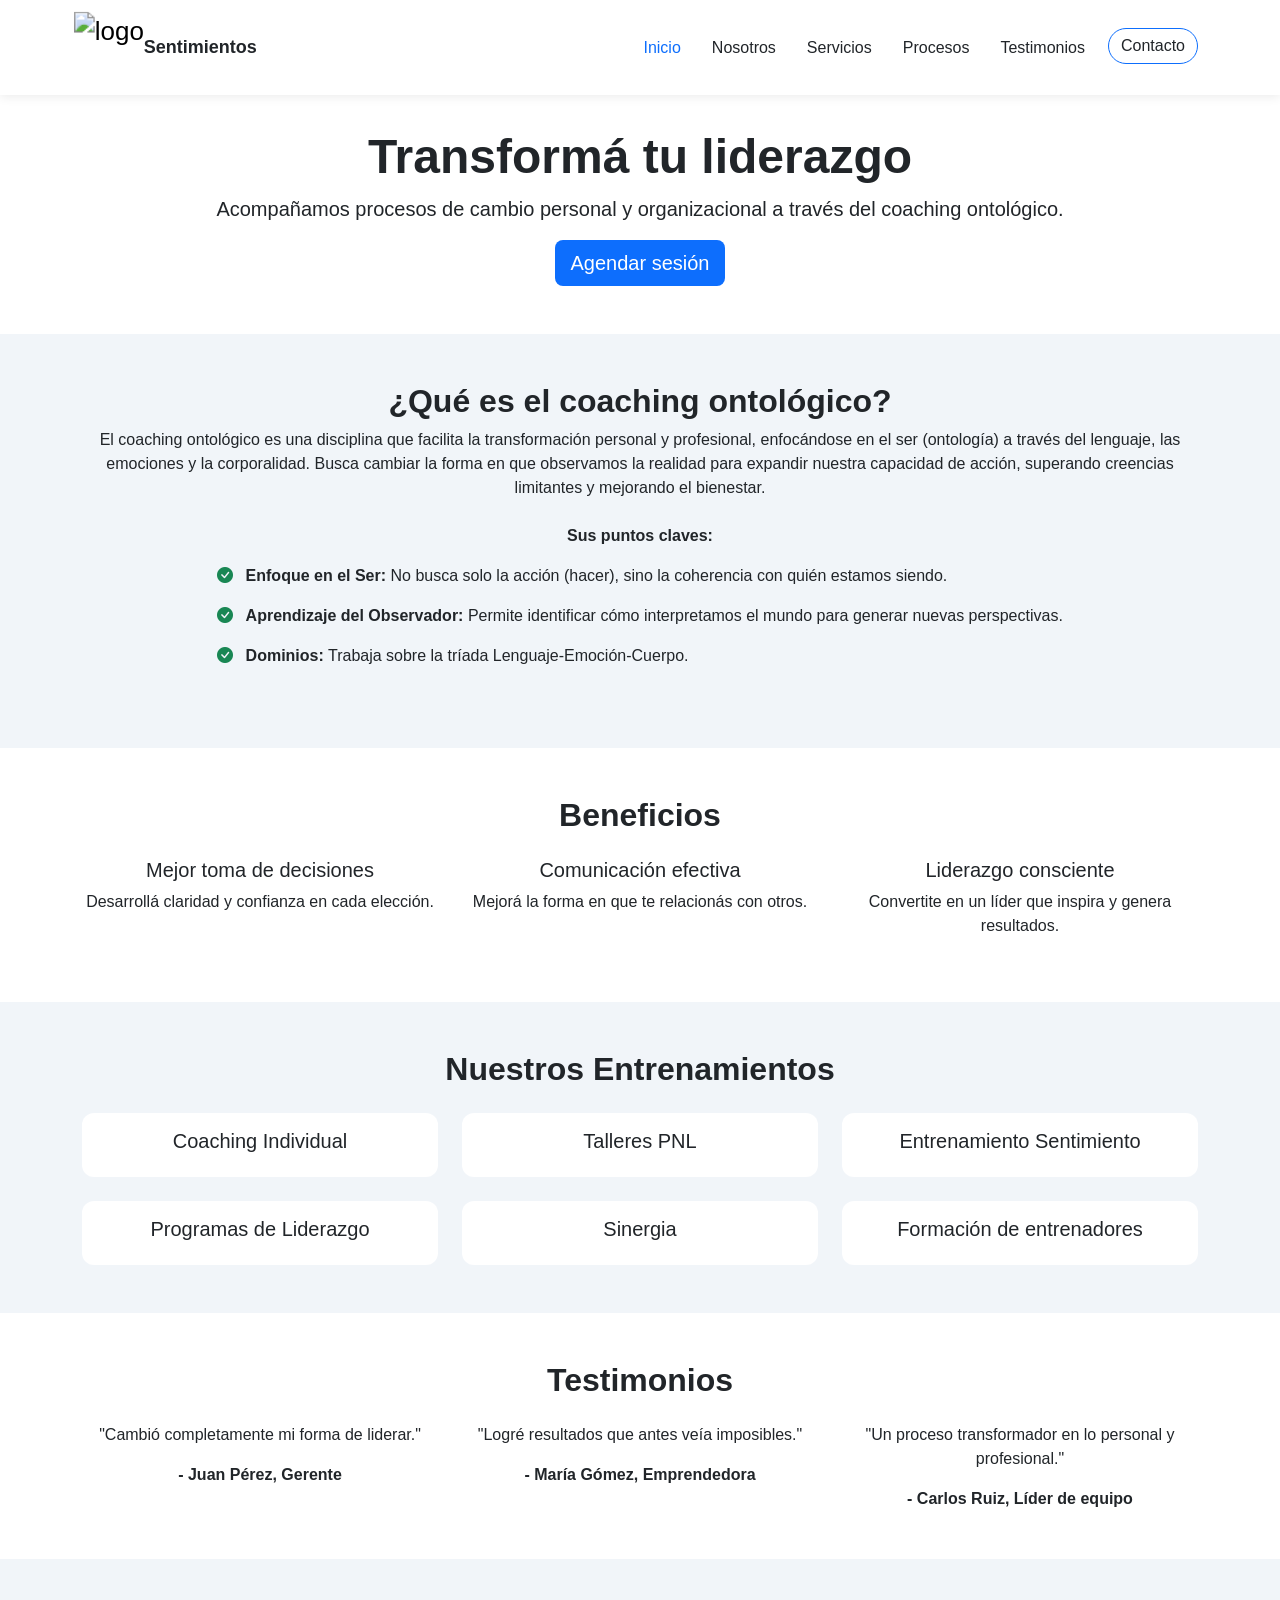
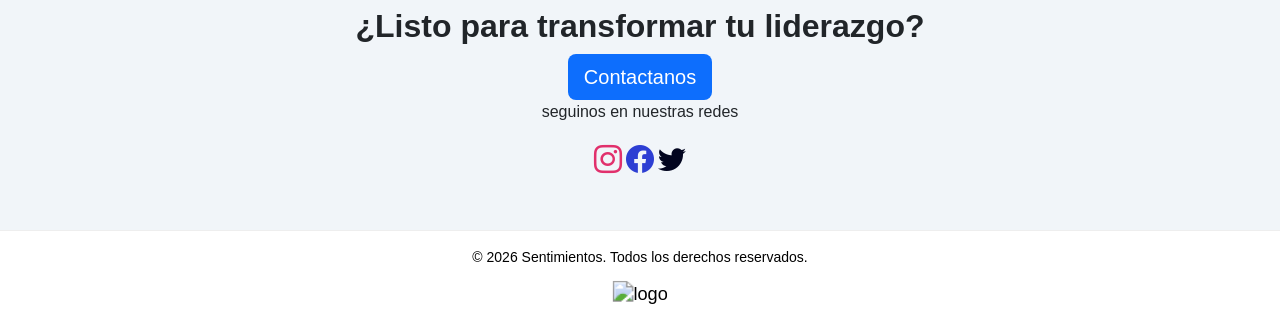
==== index.html @ 36a8fb2a "Primer commit: Inicio del proyecto, esquema más estilos" ====
<!DOCTYPE html>
<html lang="es">
<head>
    <meta charset="UTF-8">
    <meta name="viewport" content="width=device-width, initial-scale=1.0">
    <link rel="icon" type="image/png" href="img/logo1.png">
    
    <!-- SEO -->
    <title>Sentimientos</title>
    <meta name="description" content="Desarrollamos líderes a través de coaching ontológico, mejorando resultados personales y organizacionales.">
    
    <!-- Bootstrap -->
    <link href="https://cdn.jsdelivr.net/npm/bootstrap@5.3.0/dist/css/bootstrap.min.css" rel="stylesheet">
    <link href="https://cdn.jsdelivr.net/npm/bootstrap-icons/font/bootstrap-icons.css" rel="stylesheet">
    <!-- CSS propio -->
    <link rel="stylesheet" href="css/style.css">
    <link rel="stylesheet" href="css/cardstyle.css">
</head>

<body>

<!-- NAVBAR -->
<header>
<nav class="navbar navbar-expand-lg navbar-light bg-white fixed-top custom-navbar">
    <div class="container">

        <!-- LOGO + MARCA -->
        <a class="navbar-brand d-flex align-items-center" href="#">
            <img src="img/logo1.png" alt="logo" class="logo">
            <span class="brand-text">Sentimientos</span>
        </a>

        <!-- BOTÓN MOBILE -->
        <button class="navbar-toggler" type="button" data-bs-toggle="collapse" data-bs-target="#navbarNav">
            <span class="navbar-toggler-icon"></span>
        </button>

        <!-- LINKS -->
        <div class="collapse navbar-collapse" id="navbarNav">
            <ul class="navbar-nav ms-auto">

                <li class="nav-item">
                    <a class="nav-link active" href="#">Inicio</a>
                </li>

                <li class="nav-item">
                    <a class="nav-link" href="pages/nosotros.html">Nosotros</a>
                </li>

                <li class="nav-item">
                    <a class="nav-link" href="pages/servicios.html">Servicios</a>
                </li>

                <li class="nav-item">
                    <a class="nav-link" href="pages/procesos.html">Procesos</a>
                </li>

                <li class="nav-item">
                    <a class="nav-link" href="pages/testimonios.html">Testimonios</a>
                </li>

                <li class="nav-item">
                    <a class="nav-link btn-contacto" href="pages/contacto.html">Contacto</a>
                </li>

            </ul>
        </div>
    </div>
</nav>
</header>

<!-- HERO -->
<section class="bg-white text-center py-5">
    <div class="container">
        <h1 class="display-5 fw-bold">Transformá tu liderazgo</h1>
        <p class="lead">Acompañamos procesos de cambio personal y organizacional a través del coaching ontológico.</p>
        <a href="pages/contacto.html" class="btn btn-primary btn-lg">Agendar sesión</a>
    </div>
</section>

<!-- SOBRE EL COACHING -->
<section class="py-5">
    <div class="container text-center">
        <h2>¿Qué es el coaching ontológico?</h2>
        <p>
            El coaching ontológico es una disciplina que facilita la transformación personal y 
            profesional, enfocándose en el ser (ontología) a través del lenguaje, 
            las emociones y la corporalidad. Busca cambiar la forma en que observamos la realidad 
            para expandir nuestra capacidad de acción, superando creencias limitantes y mejorando 
            el bienestar.
        </p>

       <div class="text-center">
            <p class="fw-bold mt-4">Sus puntos claves:</p>

            <ul class="list-unstyled d-inline-block text-start">
                <li class="mb-3">
                    <i class="bi bi-check-circle-fill text-success me-2"></i>
                    <strong>Enfoque en el Ser:</strong> No busca solo la acción (hacer), sino la coherencia con quién estamos siendo.
                </li>
                <li class="mb-3">
                    <i class="bi bi-check-circle-fill text-success me-2"></i>
                    <strong>Aprendizaje del Observador:</strong> Permite identificar cómo interpretamos el mundo para generar nuevas perspectivas.
                </li>
                <li class="mb-3">
                    <i class="bi bi-check-circle-fill text-success me-2"></i>
                    <strong>Dominios:</strong> Trabaja sobre la tríada Lenguaje-Emoción-Cuerpo.
                </li>
            </ul>
        </div>
    </div>
</section>

<!-- BENEFICIOS -->
<section class="bg-white py-5">
    <div class="container">
        <h2 class="text-center mb-4">Beneficios</h2>
        <div class="row text-center">
            <div class="col-md-4">
                <h5>Mejor toma de decisiones</h5>
                <p>Desarrollá claridad y confianza en cada elección.</p>
            </div>
            <div class="col-md-4">
                <h5>Comunicación efectiva</h5>
                <p>Mejorá la forma en que te relacionás con otros.</p>
            </div>
            <div class="col-md-4">
                <h5>Liderazgo consciente</h5>
                <p>Convertite en un líder que inspira y genera resultados.</p>
            </div>
        </div>
    </div>
</section>

<!-- SERVICIOS -->
<section class="py-5">
    <div class="container">
        <h2 class="text-center mb-4">Nuestros Entrenamientos</h2>
        <div class="row g-4">
   
            <div class="col-md-4">
                <div class="card">
                    <div class="card-body text-center">
                        <h5 class="card-title">Coaching Individual</h5>
                    </div>
                </div>
            </div>

            <div class="col-md-4">
                <div class="card">
                    <div class="card-body text-center">
                        <h5 class="card-title">Talleres PNL</h5>                       
                    </div>
                </div>
            </div>

            <div class="col-md-4">
                <div class="card">
                    <div class="card-body text-center">
                        <h5 class="card-title">Entrenamiento Sentimiento</h5>                       
                    </div>
                </div>
            </div>

            <div class="col-md-4">
                <div class="card">
                    <div class="card-body text-center">
                        <h5 class="card-title">Programas de Liderazgo</h5>                       
                    </div>
                </div>
            </div>


            <div class="col-md-4">
                <div class="card">
                    <div class="card-body text-center">
                        <h5 class="card-title">Sinergia</h5>                       
                    </div>
                </div>
            </div>

            <div class="col-md-4">
                <div class="card">
                    <div class="card-body text-center">
                        <h5 class="card-title">Formación de entrenadores</h5>                       
                    </div>
                </div>
            </div>

        

        </div>
    </div>
</section>

<!-- TESTIMONIOS -->
<section class="bg-white py-5">
    <div class="container">
        <h2 class="text-center mb-4">Testimonios</h2>
        <div class="row text-center">

            <div class="col-md-4">
                <p>"Cambió completamente mi forma de liderar."</p>
                <strong>- Juan Pérez, Gerente</strong>
            </div>

            <div class="col-md-4">
                <p>"Logré resultados que antes veía imposibles."</p>
                <strong>- María Gómez, Emprendedora</strong>
            </div>

            <div class="col-md-4">
                <p>"Un proceso transformador en lo personal y profesional."</p>
                <strong>- Carlos Ruiz, Líder de equipo</strong>
            </div>

        </div>
    </div>
</section>

<!-- CTA FINAL -->
<section class="py-5 text-center">
    <div class="container">
        <h2>¿Listo para transformar tu liderazgo?</h2>
        <a href="contacto.html" class="btn btn-primary btn-lg">Contactanos</a>
    </div>

    <div class="container">
        <p>seguinos en nuestras redes </p>
        <a href="https://instagram.com/" target="_blank" class="instagram-link"><i class="bi bi-instagram"></i></a>
        <a href="https://facebook.com/" target="_blank" class="facebook"><i class="bi bi-facebook"></i></a>
        <a href="https://x.com/" target="_blank" class="twitter-link"><i class="bi bi-twitter"></i></a>         
    </div>
</section>

<!-- FOOTER -->
<footer class="bg-white text-black text-center py-3">
    <p>&copy; 2026 Sentimientos. Todos los derechos reservados.</p>
    <img src="img/logo2.png" alt="logo" class="logo">
</footer>

<!-- Bootstrap JS -->
<script src="https://cdn.jsdelivr.net/npm/bootstrap@5.3.0/dist/js/bootstrap.bundle.min.js"></script>

</body>
</html>
---- css/style.css ----
/* =========================
   RESET / BASE
========================= */
body {
    font-family: 'Poppins', sans-serif;
    color: #212529;
    padding-top: 80px; /* por navbar fixed */
    background-color: #F1F5F9;
}

/* =========================
   TIPOGRAFÍA
========================= */
h1, h2, h3, h4 {
    font-weight: 600;
}

/* =========================
   NAVBAR
========================= */
.custom-navbar {
    padding: 15px 0;
    background-color: #ffffff;
    box-shadow: 0 2px 10px rgba(0,0,0,0.08);
}

/* LOGO */
.logo {
    height: 55px;
    transform: scale(1.3);
}

/* TEXTO MARCA */
.brand-text {
    font-weight: 600;
    font-size: 18px;
    margin-left: 8px;
    color: #212529;
}

/* NAV LINKS */
.nav-link {
    color: #212529 !important;
    font-weight: 500;
    margin-left: 15px;
    transition: 0.3s;
}

.nav-link:hover {
    color: #0d6efd !important;
}

.nav-link.active {
    color: #0d6efd !important;
}

/* BOTÓN CONTACTO */
.btn-contacto {
    border: 1px solid #0d6efd;
    border-radius: 20px;
    padding: 5px 12px !important;
}

.btn-contacto:hover {
    background-color: #0d6efd;
    color: white !important;
}

/* =========================
   SECCIONES
========================= */
section {
    padding: 60px 0;
}

section.bg-light {
    background-color: #f8f9fa !important;
}

/* =========================
   BOTONES
========================= */
.btn-primary {
    background-color: #0d6efd;
    border: none;
    transition: all 0.3s ease;
}

.btn-primary:hover {
    background-color: #0b5ed7;
    transform: scale(1.05);
}

/* =========================
   CARDS
========================= */
.card {
    border: none;
    border-radius: 12px;
    transition: all 0.3s ease;
}

.card:hover {
    transform: translateY(-8px);
    box-shadow: 0 10px 25px rgba(0,0,0,0.15);
}

/* =========================
   TIMELINE (PROCESOS)
========================= */
.timeline {
    position: relative;
    max-width: 900px;
    margin: auto;
}

.timeline::after {
    content: '';
    position: absolute;
    width: 4px;
    background-color: #0d6efd;
    top: 0;
    bottom: 0;
    left: 50%;
    margin-left: -2px;
}

.timeline-item {
    padding: 20px;
    position: relative;
    width: 50%;
}

.timeline-item.left {
    left: 0;
}

.timeline-item.right {
    left: 50%;
}

.timeline-content {
    background: #ffffff;
    padding: 20px;
    border-radius: 10px;
    position: relative;
    box-shadow: 0 5px 15px rgba(0,0,0,0.1);
    transition: transform 0.3s ease;
}

.timeline-content:hover {
    transform: scale(1.03);
}

.timeline-item::before {
    content: "";
    position: absolute;
    top: 20px;
    width: 20px;
    height: 20px;
    background: #0d6efd;
    border-radius: 50%;
    z-index: 1;
}

.timeline-item.left::before {
    right: -10px;
}

.timeline-item.right::before {
    left: -10px;
}

/*==========================
Titulos - Testimonios
==========================*/

.testimonios{
    text-align: center;
    font-weight: 700;
    margin-bottom: 40px;
    position: relative;
}
.testimonios::after {
    content: "";
    display: block;
    width: 60px;
    height: 4px;
    margin: 10px auto 0;
    color: #0d6efd; /* azul bootstrap */
    border-radius: 2px;
}

/* ========================= 
Redes Sociales
========================= */

.instagram-link {
    font-size: 28px;
    color: #E1306C; /* color instagram */
    transition: transform 0.3s ease, opacity 0.3s ease;
}

.instagram-link:hover {
    transform: scale(1.2);
    opacity: 0.8;
}


.facebook {
    font-size: 28px;
    color: #2d3ed3; /* color instagram */
    transition: transform 0.3s ease, opacity 0.3s ease;
}

.facebook:hover {
    transform: scale(1.2);
    opacity: 0.8;
}

.twitter-link {
    font-size: 28px;
    color: #02051f; /* color instagram */
    transition: transform 0.3s ease, opacity 0.3s ease;
}

.twitter-link:hover {
    transform: scale(1.2);
    opacity: 0.8;
}
/* ========================= 
   FOOTER
========================= */
footer {
    font-size: 14px;
    border-top: 1px solid #eee;
}

/* =========================
   RESPONSIVE
========================= */
@media (max-width: 768px) {
    .timeline::after {
        left: 10px;
    }

    .timeline-item {
        width: 100%;
        padding-left: 40px;
    }

    .timeline-item.right {
        left: 0;
    }

    .timeline-item.left::before,
    .timeline-item.right::before {
        left: 0;
    }
}
---- css/cardstyle.css ----
/* CARD GENERAL */
.testimonial-card {
    transition: transform 0.3s ease, box-shadow 0.3s ease;
    border-radius: 12px;
}

.testimonial-card:hover {
    transform: translateY(-10px);
    box-shadow: 0 10px 25px rgba(0, 0, 0, 0.15);
}

/* FLIP */
.flip-card {
    perspective: 1000px;
    cursor: pointer;
    height: 260px; /* un poquito más de aire */
}

.flip-card-inner {
    position: relative;
    width: 100%;
    height: 100%;
    transition: transform 0.6s ease;
    transform-style: preserve-3d;
}

.flip-card.active .flip-card-inner {
    transform: rotateY(180deg);
}

/* CARAS */
.flip-card-front,
.flip-card-back {
    position: absolute;
    width: 100%;
    height: 100%;
    backface-visibility: hidden;
    border-radius: 12px;
    overflow: hidden; /* evita desbordes */
}

/* FRENTE */
.flip-card-front {
    background-color: #ffffff;
    border: 1px solid #e5e5e5;
}

/* ATRÁS */
.flip-card-back {
    /*background: linear-gradient(135deg, #0d6efd, #4dabf7); degradé más moderno */
    background: linear-gradient(135deg, #a1c4fd, #c2e9fb);
    color: rgb(63, 53, 53);
    transform: rotateY(180deg);
}

/* AVATAR */
.avatar-testimonio {
    width: 85px;
    height: 85px;
    object-fit: cover;
    border-radius: 50%;
    border: 3px solid #0d6efd;
    transition: transform 0.3s ease;
}

/* EFECTO HOVER EN FOTO */
.flip-card:hover .avatar-testimonio {
    transform: scale(1.05);
}

/* TEXTO TESTIMONIO */
.flip-card-back p {
    font-style: italic;
    font-size: 15px;
    line-height: 1.4;
}

/* EXTRA: SOMBRA INTERNA SUAVE */
.flip-card-front::after {
    content: "";
    position: absolute;
    inset: 0;
    border-radius: 12px;
    box-shadow: inset 0 0 10px rgba(0,0,0,0.03);
}

/*Cards servicios#*/

.servicio-card {
    transition: transform 0.3s ease, box-shadow 0.3s ease;
}

.servicio-card:hover {
    transform: translateY(-8px);
    box-shadow: 0 10px 20px rgba(0,0,0,0.15);
}
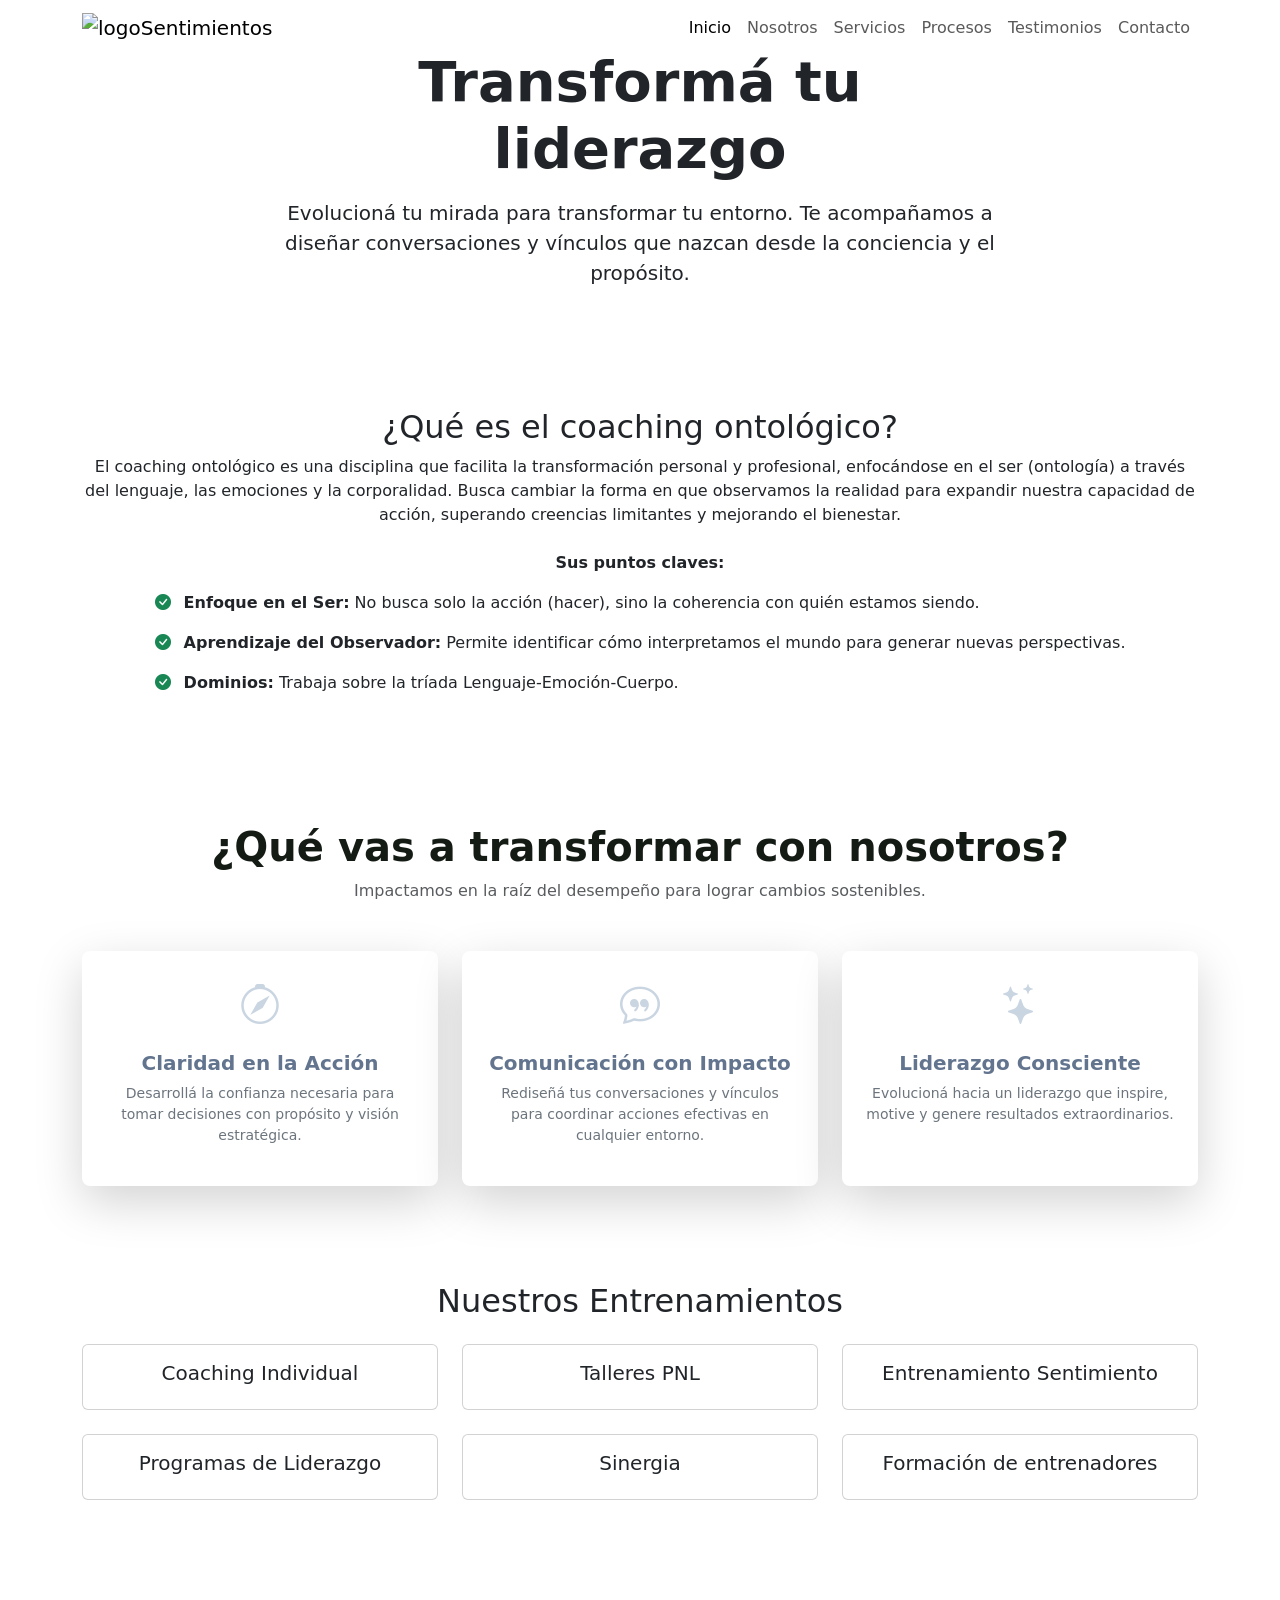
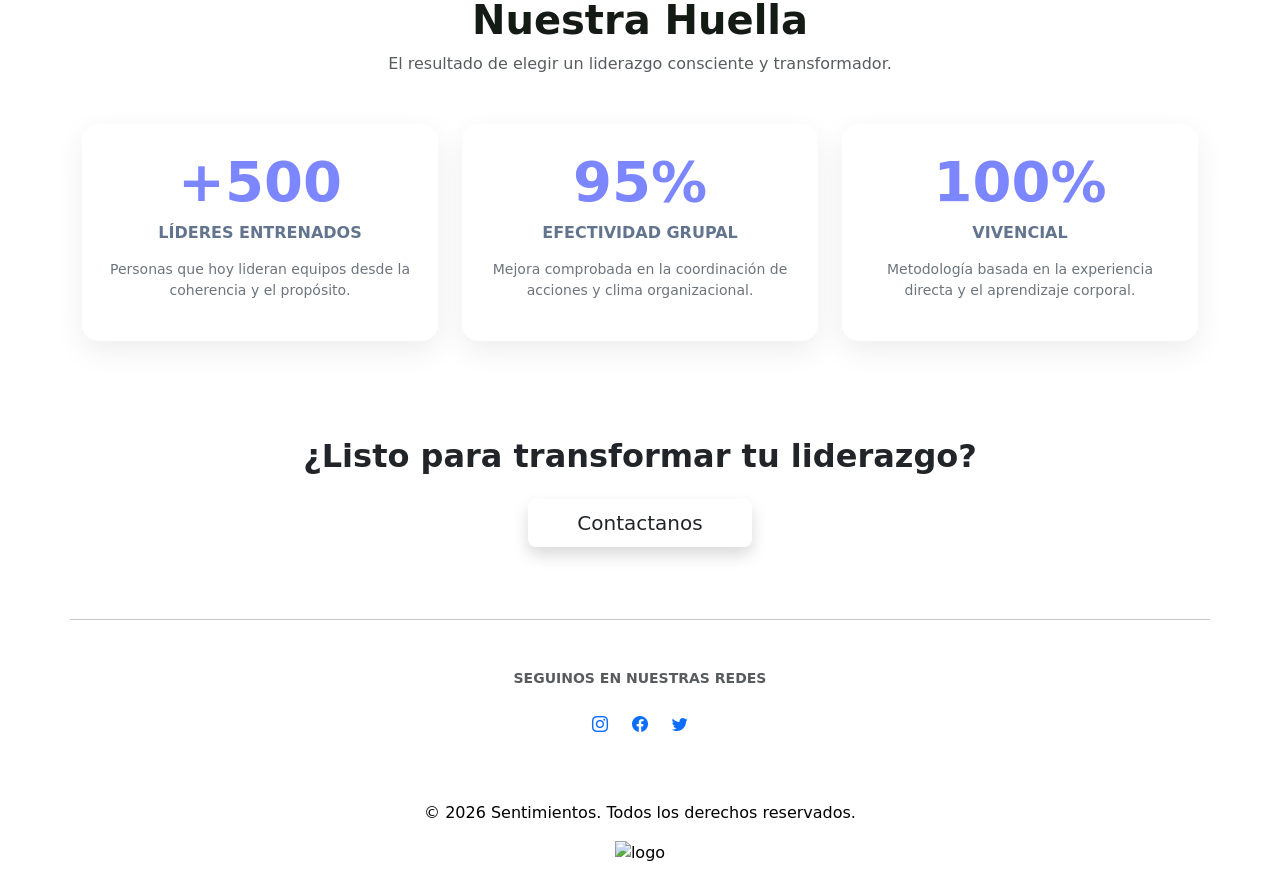
==== commit a14e3bbc: "se mejoró la primer versión, se emprolijó el estilo" ====
--- a/index.html
+++ b/index.html
@@ -13,7 +13,7 @@
     <link href="https://cdn.jsdelivr.net/npm/bootstrap@5.3.0/dist/css/bootstrap.min.css" rel="stylesheet">
     <link href="https://cdn.jsdelivr.net/npm/bootstrap-icons/font/bootstrap-icons.css" rel="stylesheet">
     <!-- CSS propio -->
-    <link rel="stylesheet" href="css/style.css">
+    <link rel="stylesheet" href="css/style3.css">
     <link rel="stylesheet" href="css/cardstyle.css">
 </head>
 
@@ -70,11 +70,17 @@
 </header>
 
 <!-- HERO -->
-<section class="bg-white text-center py-5">
-    <div class="container">
-        <h1 class="display-5 fw-bold">Transformá tu liderazgo</h1>
-        <p class="lead">Acompañamos procesos de cambio personal y organizacional a través del coaching ontológico.</p>
-        <a href="pages/contacto.html" class="btn btn-primary btn-lg">Agendar sesión</a>
+<section class="bg-white text-center py-5 d-flex align-items-center">
+    <div class="container">
+        <div class="row justify-content-center">
+            <div class="col-lg-8">
+                <h1 class="display-4 fw-bold hero-title mb-3">Transformá tu liderazgo</h1>
+                <p class="lead hero-text mb-4">
+                    Evolucioná tu mirada para transformar tu entorno. Te acompañamos a diseñar conversaciones y vínculos que nazcan desde la conciencia y el propósito.
+                </p>
+               
+            </div>
+        </div>
     </div>
 </section>
 
@@ -90,8 +96,8 @@
             el bienestar.
         </p>
 
-       <div class="text-center">
-            <p class="fw-bold mt-4">Sus puntos claves:</p>
+       <div class=" container text-center">
+           <p class="fw-bold mt-4">Sus puntos claves:</p>
 
             <ul class="list-unstyled d-inline-block text-start">
                 <li class="mb-3">
@@ -112,21 +118,36 @@
 </section>
 
 <!-- BENEFICIOS -->
-<section class="bg-white py-5">
-    <div class="container">
-        <h2 class="text-center mb-4">Beneficios</h2>
-        <div class="row text-center">
-            <div class="col-md-4">
-                <h5>Mejor toma de decisiones</h5>
-                <p>Desarrollá claridad y confianza en cada elección.</p>
-            </div>
-            <div class="col-md-4">
-                <h5>Comunicación efectiva</h5>
-                <p>Mejorá la forma en que te relacionás con otros.</p>
-            </div>
-            <div class="col-md-4">
-                <h5>Liderazgo consciente</h5>
-                <p>Convertite en un líder que inspira y genera resultados.</p>
+<section class="bg-white transformation-section py-5">
+    <div class="container">
+        <div class="text-center mb-5">
+            <h2 class="fw-bold display-6 transformation-title">¿Qué vas a transformar con nosotros?</h2>
+            <p class="text-muted">Impactamos en la raíz del desempeño para lograr cambios sostenibles.</p>
+        </div>
+
+        <div class="row text-center g-4">
+            <div class="col-md-4">
+                <div class="p-4 h-100 rounded-3 shadow-lg border-0 bg-white">
+                    <i class="bi bi-compass mb-3 d-block transformation-icon"></i>
+                    <h5 class="fw-bold transformation-subtitle">Claridad en la Acción</h5>
+                    <p class="text-secondary small">Desarrollá la confianza necesaria para tomar decisiones con propósito y visión estratégica.</p>
+                </div>
+            </div>
+
+            <div class="col-md-4">
+                <div class="p-4 h-100 rounded-3 shadow-lg border-0 bg-white">
+                    <i class="bi bi-chat-quote mb-3 d-block transformation-icon"></i>
+                    <h5 class="fw-bold transformation-subtitle">Comunicación con Impacto</h5>
+                    <p class="text-secondary small">Rediseñá tus conversaciones y vínculos para coordinar acciones efectivas en cualquier entorno.</p>
+                </div>
+            </div>
+
+            <div class="col-md-4">
+                <div class="p-4 h-100 rounded-3 shadow-lg border-0 bg-white">
+                    <i class="bi bi-stars mb-3 d-block transformation-icon"></i>
+                    <h5 class="fw-bold transformation-subtitle">Liderazgo Consciente</h5>
+                    <p class="text-secondary small">Evolucioná hacia un liderazgo que inspire, motive y genere resultados extraordinarios.</p>
+                </div>
             </div>
         </div>
     </div>
@@ -194,42 +215,59 @@
 </section>
 
 <!-- TESTIMONIOS -->
-<section class="bg-white py-5">
-    <div class="container">
-        <h2 class="text-center mb-4">Testimonios</h2>
-        <div class="row text-center">
-
-            <div class="col-md-4">
-                <p>"Cambió completamente mi forma de liderar."</p>
-                <strong>- Juan Pérez, Gerente</strong>
-            </div>
-
-            <div class="col-md-4">
-                <p>"Logré resultados que antes veía imposibles."</p>
-                <strong>- María Gómez, Emprendedora</strong>
-            </div>
-
-            <div class="col-md-4">
-                <p>"Un proceso transformador en lo personal y profesional."</p>
-                <strong>- Carlos Ruiz, Líder de equipo</strong>
-            </div>
-
+<section class="bg-white footprint-section py-5">
+    <div class="container">
+        <div class="text-center mb-5">
+            <h2 class="fw-bold display-6 footprint-title">Nuestra Huella</h2>
+            <p class="text-muted">El resultado de elegir un liderazgo consciente y transformador.</p>
+        </div>
+
+        <div class="row text-center g-4">
+            <div class="col-md-4">
+                <div class="p-4 h-100 bg-white impact-card rounded-4 border-0">
+                    <h3 class="display-4 fw-bold footprint-number">+500</h3>
+                    <h6 class="text-uppercase fw-bold mb-3 footprint-subtitle">Líderes Entrenados</h6>
+                    <p class="text-secondary small">Personas que hoy lideran equipos desde la coherencia y el propósito.</p>
+                </div>
+            </div>
+
+            <div class="col-md-4">
+                <div class="p-4 h-100 bg-white impact-card rounded-4 border-0">
+                    <h3 class="display-4 fw-bold footprint-number">95%</h3>
+                    <h6 class="text-uppercase fw-bold mb-3 footprint-subtitle">Efectividad Grupal</h6>
+                    <p class="text-secondary small">Mejora comprobada en la coordinación de acciones y clima organizacional.</p>
+                </div>
+            </div>
+
+            <div class="col-md-4">
+                <div class="p-4 h-100 bg-white impact-card rounded-4 border-0">
+                    <h3 class="display-4 fw-bold footprint-number">100%</h3>
+                    <h6 class="text-uppercase fw-bold mb-3 footprint-subtitle">Vivencial</h6>
+                    <p class="text-secondary small">Metodología basada en la experiencia directa y el aprendizaje corporal.</p>
+                </div>
+            </div>
         </div>
     </div>
 </section>
 
 <!-- CTA FINAL -->
-<section class="py-5 text-center">
-    <div class="container">
-        <h2>¿Listo para transformar tu liderazgo?</h2>
-        <a href="contacto.html" class="btn btn-primary btn-lg">Contactanos</a>
-    </div>
-
-    <div class="container">
-        <p>seguinos en nuestras redes </p>
-        <a href="https://instagram.com/" target="_blank" class="instagram-link"><i class="bi bi-instagram"></i></a>
-        <a href="https://facebook.com/" target="_blank" class="facebook"><i class="bi bi-facebook"></i></a>
-        <a href="https://x.com/" target="_blank" class="twitter-link"><i class="bi bi-twitter"></i></a>         
+<section class="py-5 text-center cta-social-section">
+    <div class="container mb-5 pb-4"> 
+        <h2 class="fw-bold mb-4 cta-title">¿Listo para transformar tu liderazgo?</h2>
+        <div class="d-grid gap-2 d-sm-flex justify-content-sm-center">
+            <a href="pages/contacto.html" class="btn btn-hero btn-lg px-5 shadow">Contactanos</a>
+        </div>
+    </div>
+
+    <hr class="container my-5 opacity-25">
+
+    <div class="container mt-5">
+        <p class="text-muted text-uppercase fw-semibold small mb-4 tracking-wider">Seguinos en nuestras redes</p>
+        <div class="d-flex justify-content-center gap-4 social-icons-container">
+            <a href="https://instagram.com/" target="_blank" class="social-link instagram"><i class="bi bi-instagram"></i></a>
+            <a href="https://facebook.com/" target="_blank" class="social-link facebook"><i class="bi bi-facebook"></i></a>
+            <a href="https://x.com/" target="_blank" class="social-link twitter"><i class="bi bi-twitter"></i></a>
+        </div>
     </div>
 </section>
 
--- a/css/cardstyle.css
+++ b/css/cardstyle.css
@@ -1,34 +1,27 @@
-/* CARD GENERAL */
-.testimonial-card {
-    transition: transform 0.3s ease, box-shadow 0.3s ease;
-    border-radius: 12px;
-}
+/* ==========================================================
+   CARDS DINÁMICAS (Testimonios, Servicios e Impacto)
+   ========================================================== */
 
-.testimonial-card:hover {
-    transform: translateY(-10px);
-    box-shadow: 0 10px 25px rgba(0, 0, 0, 0.15);
-}
-
-/* FLIP */
+/* --- TESTIMONIAL FLIP CARDS --- */
 .flip-card {
     perspective: 1000px;
     cursor: pointer;
-    height: 260px; /* un poquito más de aire */
+    height: 260px; /* Altura fija para mantener la simetría */
 }
 
 .flip-card-inner {
     position: relative;
     width: 100%;
     height: 100%;
-    transition: transform 0.6s ease;
+    transition: transform 0.6s cubic-bezier(0.4, 0, 0.2, 1);
     transform-style: preserve-3d;
 }
 
+/* Activa el giro (requiere JS o clase .active) */
 .flip-card.active .flip-card-inner {
     transform: rotateY(180deg);
 }
 
-/* CARAS */
 .flip-card-front,
 .flip-card-back {
     position: absolute;
@@ -36,24 +29,44 @@
     height: 100%;
     backface-visibility: hidden;
     border-radius: 12px;
-    overflow: hidden; /* evita desbordes */
+    overflow: hidden;
+    display: flex;
+    flex-direction: column;
+    align-items: center;
+    justify-content: center;
+    padding: 20px;
 }
 
-/* FRENTE */
+/* Cara Frontal */
 .flip-card-front {
     background-color: #ffffff;
     border: 1px solid #e5e5e5;
 }
 
-/* ATRÁS */
+.flip-card-front::after {
+    content: "";
+    position: absolute;
+    inset: 0;
+    border-radius: 12px;
+    box-shadow: inset 0 0 10px rgba(0,0,0,0.03);
+    pointer-events: none;
+}
+
+/* Cara Trasera (Giro) */
 .flip-card-back {
-    /*background: linear-gradient(135deg, #0d6efd, #4dabf7); degradé más moderno */
     background: linear-gradient(135deg, #a1c4fd, #c2e9fb);
-    color: rgb(63, 53, 53);
+    color: #3f3535;
     transform: rotateY(180deg);
 }
 
-/* AVATAR */
+.flip-card-back p {
+    font-style: italic;
+    font-size: 15px;
+    line-height: 1.4;
+    text-align: center;
+}
+
+/* Avatar en Testimonios */
 .avatar-testimonio {
     width: 85px;
     height: 85px;
@@ -61,36 +74,60 @@
     border-radius: 50%;
     border: 3px solid #0d6efd;
     transition: transform 0.3s ease;
+    margin-bottom: 15px;
 }
 
-/* EFECTO HOVER EN FOTO */
 .flip-card:hover .avatar-testimonio {
     transform: scale(1.05);
 }
 
-/* TEXTO TESTIMONIO */
-.flip-card-back p {
-    font-style: italic;
-    font-size: 15px;
-    line-height: 1.4;
+/* --- SERVICIOS & GENERAL CARDS --- */
+.testimonial-card,
+.servicio-card,
+.impact-card {
+    transition: transform 0.3s ease, box-shadow 0.3s ease;
+    border-radius: 12px;
+    border: none;
 }
 
-/* EXTRA: SOMBRA INTERNA SUAVE */
-.flip-card-front::after {
-    content: "";
-    position: absolute;
-    inset: 0;
-    border-radius: 12px;
-    box-shadow: inset 0 0 10px rgba(0,0,0,0.03);
+.testimonial-card:hover,
+.servicio-card:hover {
+    transform: translateY(-8px);
+    box-shadow: 0 10px 25px rgba(0, 0, 0, 0.15);
 }
 
-/*Cards servicios#*/
-
-.servicio-card {
-    transition: transform 0.3s ease, box-shadow 0.3s ease;
+/* --- SECCIÓN TRANSFORMACIÓN (INDEX) --- */
+.transformation-section {
+    background-color: #f1fcf1;
 }
 
-.servicio-card:hover {
-    transform: translateY(-8px);
-    box-shadow: 0 10px 20px rgba(0,0,0,0.15);
+.transformation-title, 
+.footprint-title {
+    color: #141b15;
+    font-weight: 700;
+}
+
+.transformation-subtitle, 
+.footprint-subtitle {
+    color: #62748E;
+}
+
+.transformation-icon {
+    font-size: 2.5rem;
+    color: #CAD5E2;
+}
+
+.footprint-number {
+    color: #7C86FF;
+    font-weight: 700;
+}
+
+/* Card de Impacto Específica */
+.impact-card {
+    background: #ffffff;
+    box-shadow: 0 10px 30px rgba(0, 0, 0, 0.07);
+}
+
+.impact-card:hover {
+    transform: translateY(-5px);
 }
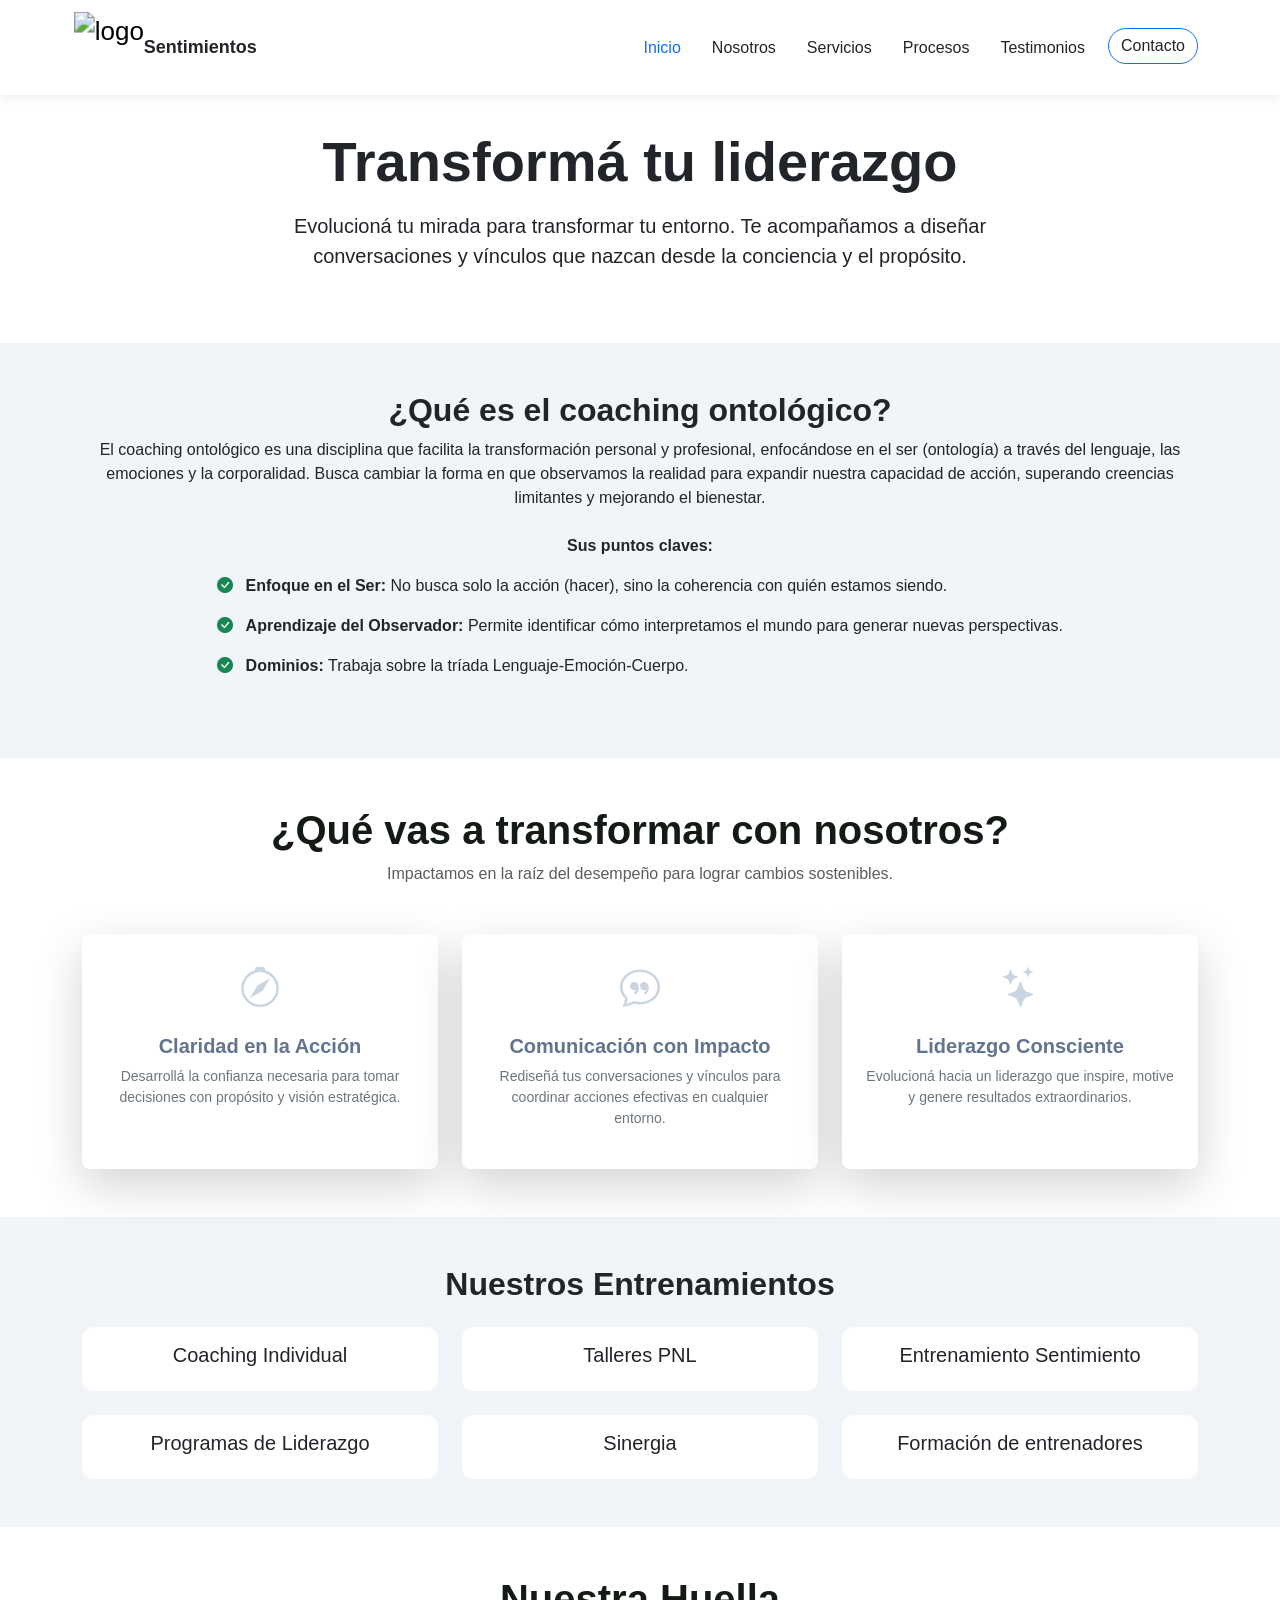
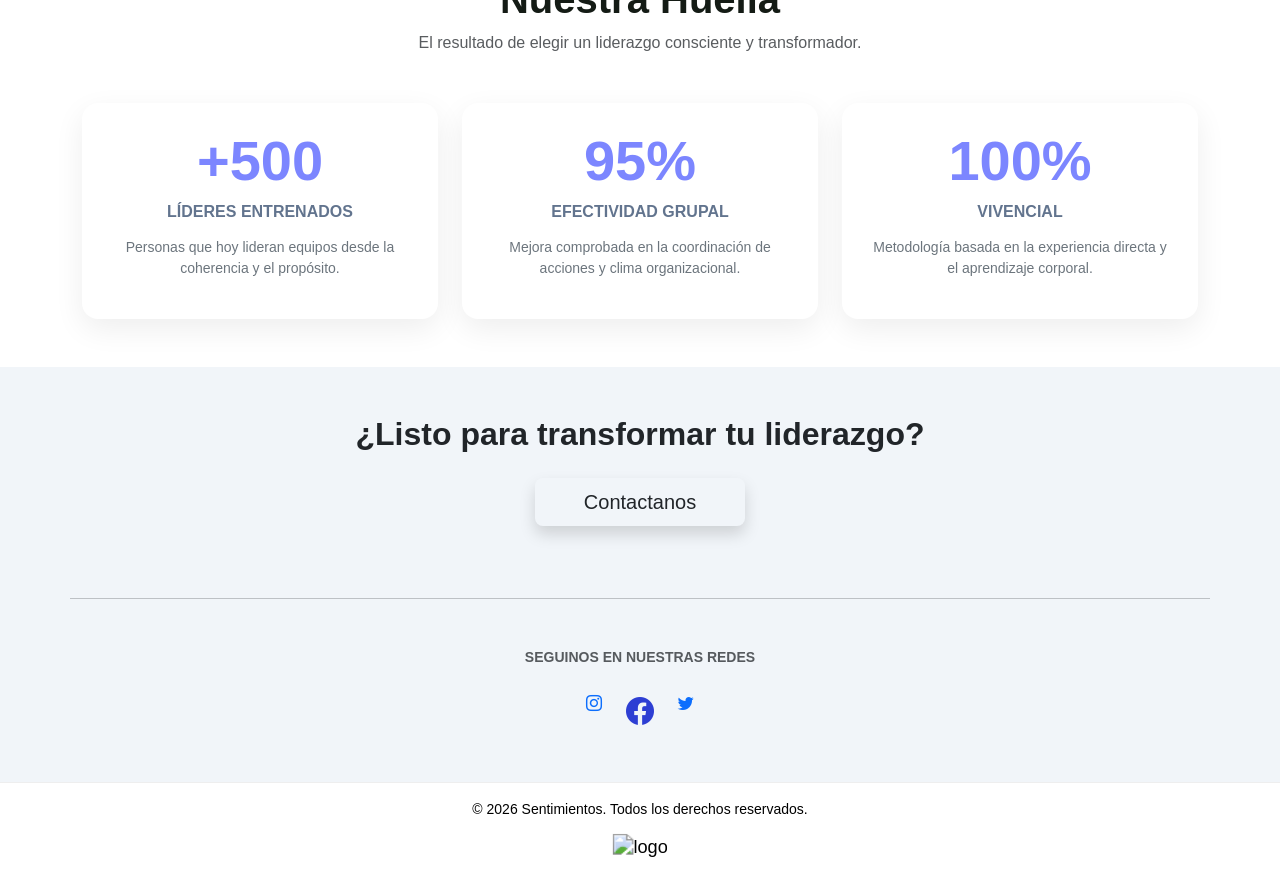
==== commit 521e5ca4: "Update index.html" ====
--- a/index.html
+++ b/index.html
@@ -13,7 +13,7 @@
     <link href="https://cdn.jsdelivr.net/npm/bootstrap@5.3.0/dist/css/bootstrap.min.css" rel="stylesheet">
     <link href="https://cdn.jsdelivr.net/npm/bootstrap-icons/font/bootstrap-icons.css" rel="stylesheet">
     <!-- CSS propio -->
-    <link rel="stylesheet" href="css/style3.css">
+    <link rel="stylesheet" href="css/style.css">
     <link rel="stylesheet" href="css/cardstyle.css">
 </head>
 
@@ -281,4 +281,4 @@
 <script src="https://cdn.jsdelivr.net/npm/bootstrap@5.3.0/dist/js/bootstrap.bundle.min.js"></script>
 
 </body>
-</html>+</html>
--- a/css/style.css
+++ b/css/style.css
@@ -0,0 +1,260 @@
+/* =========================
+   RESET / BASE
+========================= */
+body {
+    font-family: 'Poppins', sans-serif;
+    color: #212529;
+    padding-top: 80px; /* por navbar fixed */
+    background-color: #F1F5F9;
+}
+
+/* =========================
+   TIPOGRAFÍA
+========================= */
+h1, h2, h3, h4 {
+    font-weight: 600;
+}
+
+/* =========================
+   NAVBAR
+========================= */
+.custom-navbar {
+    padding: 15px 0;
+    background-color: #ffffff;
+    box-shadow: 0 2px 10px rgba(0,0,0,0.08);
+}
+
+/* LOGO */
+.logo {
+    height: 55px;
+    transform: scale(1.3);
+}
+
+/* TEXTO MARCA */
+.brand-text {
+    font-weight: 600;
+    font-size: 18px;
+    margin-left: 8px;
+    color: #212529;
+}
+
+/* NAV LINKS */
+.nav-link {
+    color: #212529 !important;
+    font-weight: 500;
+    margin-left: 15px;
+    transition: 0.3s;
+}
+
+.nav-link:hover {
+    color: #0d6efd !important;
+}
+
+.nav-link.active {
+    color: #0d6efd !important;
+}
+
+/* BOTÓN CONTACTO */
+.btn-contacto {
+    border: 1px solid #0d6efd;
+    border-radius: 20px;
+    padding: 5px 12px !important;
+}
+
+.btn-contacto:hover {
+    background-color: #0d6efd;
+    color: white !important;
+}
+
+/* =========================
+   SECCIONES
+========================= */
+section {
+    padding: 60px 0;
+}
+
+section.bg-light {
+    background-color: #f8f9fa !important;
+}
+
+/* =========================
+   BOTONES
+========================= */
+.btn-primary {
+    background-color: #0d6efd;
+    border: none;
+    transition: all 0.3s ease;
+}
+
+.btn-primary:hover {
+    background-color: #0b5ed7;
+    transform: scale(1.05);
+}
+
+/* =========================
+   CARDS
+========================= */
+.card {
+    border: none;
+    border-radius: 12px;
+    transition: all 0.3s ease;
+}
+
+.card:hover {
+    transform: translateY(-8px);
+    box-shadow: 0 10px 25px rgba(0,0,0,0.15);
+}
+
+/* =========================
+   TIMELINE (PROCESOS)
+========================= */
+.timeline {
+    position: relative;
+    max-width: 900px;
+    margin: auto;
+}
+
+.timeline::after {
+    content: '';
+    position: absolute;
+    width: 4px;
+    background-color: #0d6efd;
+    top: 0;
+    bottom: 0;
+    left: 50%;
+    margin-left: -2px;
+}
+
+.timeline-item {
+    padding: 20px;
+    position: relative;
+    width: 50%;
+}
+
+.timeline-item.left {
+    left: 0;
+}
+
+.timeline-item.right {
+    left: 50%;
+}
+
+.timeline-content {
+    background: #ffffff;
+    padding: 20px;
+    border-radius: 10px;
+    position: relative;
+    box-shadow: 0 5px 15px rgba(0,0,0,0.1);
+    transition: transform 0.3s ease;
+}
+
+.timeline-content:hover {
+    transform: scale(1.03);
+}
+
+.timeline-item::before {
+    content: "";
+    position: absolute;
+    top: 20px;
+    width: 20px;
+    height: 20px;
+    background: #0d6efd;
+    border-radius: 50%;
+    z-index: 1;
+}
+
+.timeline-item.left::before {
+    right: -10px;
+}
+
+.timeline-item.right::before {
+    left: -10px;
+}
+
+/*==========================
+Titulos - Testimonios
+==========================*/
+
+.testimonios{
+    text-align: center;
+    font-weight: 700;
+    margin-bottom: 40px;
+    position: relative;
+}
+.testimonios::after {
+    content: "";
+    display: block;
+    width: 60px;
+    height: 4px;
+    margin: 10px auto 0;
+    color: #0d6efd; /* azul bootstrap */
+    border-radius: 2px;
+}
+
+/* ========================= 
+Redes Sociales
+========================= */
+
+.instagram-link {
+    font-size: 28px;
+    color: #E1306C; /* color instagram */
+    transition: transform 0.3s ease, opacity 0.3s ease;
+}
+
+.instagram-link:hover {
+    transform: scale(1.2);
+    opacity: 0.8;
+}
+
+
+.facebook {
+    font-size: 28px;
+    color: #2d3ed3; /* color instagram */
+    transition: transform 0.3s ease, opacity 0.3s ease;
+}
+
+.facebook:hover {
+    transform: scale(1.2);
+    opacity: 0.8;
+}
+
+.twitter-link {
+    font-size: 28px;
+    color: #02051f; /* color instagram */
+    transition: transform 0.3s ease, opacity 0.3s ease;
+}
+
+.twitter-link:hover {
+    transform: scale(1.2);
+    opacity: 0.8;
+}
+/* ========================= 
+   FOOTER
+========================= */
+footer {
+    font-size: 14px;
+    border-top: 1px solid #eee;
+}
+
+/* =========================
+   RESPONSIVE
+========================= */
+@media (max-width: 768px) {
+    .timeline::after {
+        left: 10px;
+    }
+
+    .timeline-item {
+        width: 100%;
+        padding-left: 40px;
+    }
+
+    .timeline-item.right {
+        left: 0;
+    }
+
+    .timeline-item.left::before,
+    .timeline-item.right::before {
+        left: 0;
+    }
+}
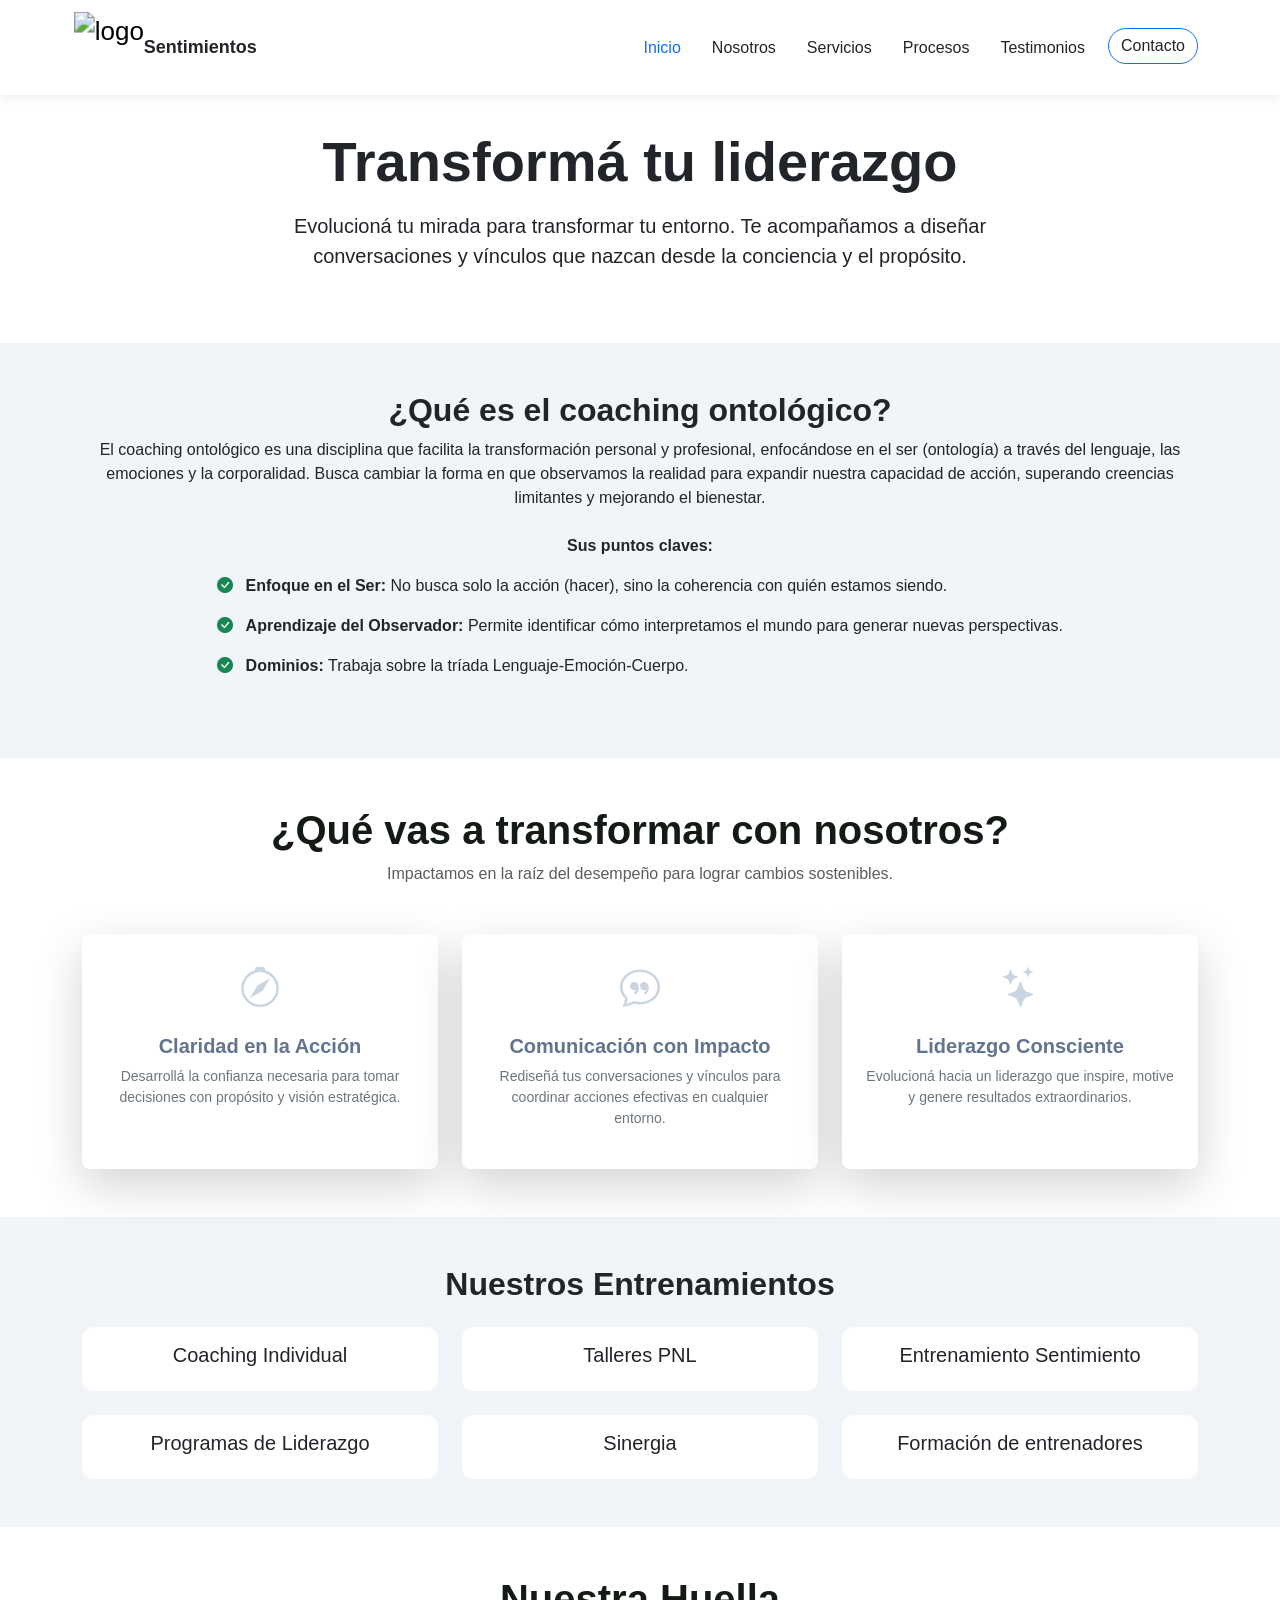
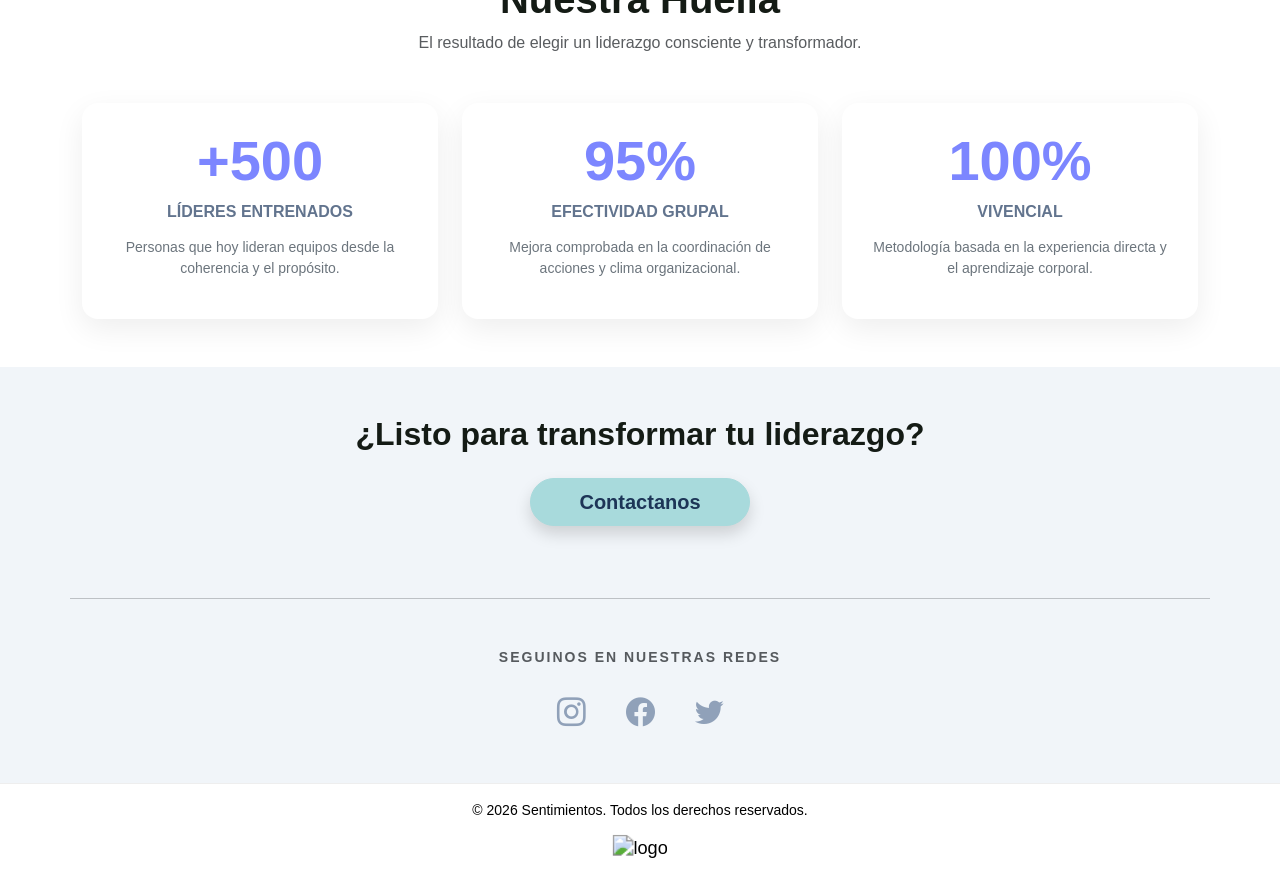
==== commit 09ca20fe: "Update index.html" ====
--- a/index.html
+++ b/index.html
@@ -13,7 +13,7 @@
     <link href="https://cdn.jsdelivr.net/npm/bootstrap@5.3.0/dist/css/bootstrap.min.css" rel="stylesheet">
     <link href="https://cdn.jsdelivr.net/npm/bootstrap-icons/font/bootstrap-icons.css" rel="stylesheet">
     <!-- CSS propio -->
-    <link rel="stylesheet" href="css/style.css">
+    <link rel="stylesheet" href="css/styles.css">
     <link rel="stylesheet" href="css/cardstyle.css">
 </head>
 
--- a/css/styles.css
+++ b/css/styles.css
@@ -0,0 +1,250 @@
+/* =========================
+   1. RESET / BASE
+========================= */
+body {
+    font-family: 'Poppins', sans-serif;
+    color: #212529;
+    padding-top: 80px; /* Espacio para navbar fixed */
+    background-color: #F1F5F9;
+}
+
+h1, h2, h3, h4 {
+    font-weight: 600;
+}
+
+.icon-box { 
+    color: #F4A8FF; 
+    font-size: 1.5rem; 
+}
+
+/* =========================
+   2. NAVBAR & NAVEGACIÓN
+========================= */
+.custom-navbar {
+    padding: 15px 0;
+    background-color: #ffffff;
+    box-shadow: 0 2px 10px rgba(0,0,0,0.08);
+}
+
+.logo {
+    height: 55px;
+    transform: scale(1.3);
+}
+
+.brand-text {
+    font-weight: 600;
+    font-size: 18px;
+    margin-left: 8px;
+    color: #212529;
+}
+
+.nav-link {
+    color: #212529 !important;
+    font-weight: 500;
+    margin-left: 15px;
+    transition: 0.3s;
+}
+
+.nav-link:hover, 
+.nav-link.active {
+    color: #0d6efd !important;
+}
+
+/* =========================
+   3. BOTONES
+========================= */
+/* Botón Contacto (Navbar) */
+.btn-contacto {
+    border: 1px solid #0d6efd;
+    border-radius: 20px;
+    padding: 5px 12px !important;
+    transition: 0.3s ease;
+}
+
+.btn-contacto:hover {
+    background-color: #0d6efd;
+    color: white !important;
+}
+
+/* Botón Hero (Estilo Pastel) */
+.btn-hero {
+    background-color: #a8dadc;
+    border-color: #a8dadc;
+    color: #1d3557; 
+    font-weight: 600;
+    border-radius: 50px;
+    transition: all 0.3s ease-in-out;
+}
+
+.btn-hero:hover {
+    background-color: #90c9cb;
+    border-color: #90c9cb;
+    transform: translateY(-3px);
+    box-shadow: 0 8px 20px rgba(29, 53, 87, 0.15) !important;
+}
+
+/* Botón Primario Bootstrap */
+.btn-primary {
+    background-color: #0d6efd;
+    border: none;
+    transition: all 0.3s ease;
+}
+
+.btn-primary:hover {
+    background-color: #0b5ed7;
+    transform: scale(1.05);
+}
+
+/* =========================
+   4. ESTRUCTURA Y SECCIONES
+========================= */
+section {
+    padding: 60px 0;
+}
+
+section.bg-light {
+    background-color: #f8f9fa !important;
+}
+
+.hero-section { 
+    background-color: #f8f9fa; 
+}
+
+.cta-title {
+    color: #141b15;
+}
+
+.tracking-wider {
+    letter-spacing: 2px;
+}
+
+/* =========================
+   5. COMPONENTES (CARDS & TIMELINE)
+========================= */
+/* Cards Generales */
+.card {
+    border: none;
+    border-radius: 12px;
+    transition: all 0.3s ease;
+}
+
+.card:hover {
+    transform: translateY(-8px);
+    box-shadow: 0 10px 25px rgba(0,0,0,0.15);
+}
+
+/* Títulos con decorado */
+.testimonios {
+    text-align: center;
+    font-weight: 700;
+    margin-bottom: 40px;
+    position: relative;
+}
+
+.testimonios::after {
+    content: "";
+    display: block;
+    width: 60px;
+    height: 4px;
+    margin: 10px auto 0;
+    background-color: #0d6efd; 
+    border-radius: 2px;
+}
+
+/* Timeline */
+.timeline {
+    position: relative;
+    max-width: 900px;
+    margin: auto;
+}
+
+.timeline::after {
+    content: '';
+    position: absolute;
+    width: 4px;
+    background-color: #0d6efd;
+    top: 0; bottom: 0; left: 50%;
+    margin-left: -2px;
+}
+
+.timeline-item {
+    padding: 20px;
+    position: relative;
+    width: 50%;
+}
+
+.timeline-item.left { left: 0; }
+.timeline-item.right { left: 50%; }
+
+.timeline-content {
+    background: #ffffff;
+    padding: 20px;
+    border-radius: 10px;
+    position: relative;
+    box-shadow: 0 5px 15px rgba(0,0,0,0.1);
+    transition: transform 0.3s ease;
+}
+
+.timeline-content:hover {
+    transform: scale(1.03);
+}
+
+.timeline-item::before {
+    content: "";
+    position: absolute;
+    top: 20px;
+    width: 20px;
+    height: 20px;
+    background: #0d6efd;
+    border-radius: 50%;
+    z-index: 1;
+}
+
+.timeline-item.left::before { right: -10px; }
+.timeline-item.right::before { left: -10px; }
+
+/* =========================
+   6. REDES SOCIALES Y FOOTER
+========================= */
+.social-icons-container {
+    display: flex;
+    justify-content: center;
+    gap: 2.5rem !important;
+}
+
+.social-link {
+    font-size: 1.8rem;
+    color: #90A1B9;
+    transition: all 0.3s ease;
+    text-decoration: none;
+}
+
+.social-link:hover {
+    transform: scale(1.2);
+}
+
+/* Colores de marca en hover */
+.instagram-link:hover { color: #E1306C; }
+.facebook:hover { color: #2d3ed3; }
+.twitter-link:hover { color: #02051f; }
+
+footer {
+    padding: 30px 0;
+    font-size: 14px;
+    border-top: 1px solid #eee;
+    background-color: #ffffff;
+}
+
+/* =========================
+   7. RESPONSIVE
+========================= */
+@media (max-width: 768px) {
+    .timeline::after { left: 10px; }
+    .timeline-item {
+        width: 100%;
+        padding-left: 40px;
+    }
+    .timeline-item.right { left: 0; }
+    .timeline-item.left::before,
+    .timeline-item.right::before { left: 0; }
+}
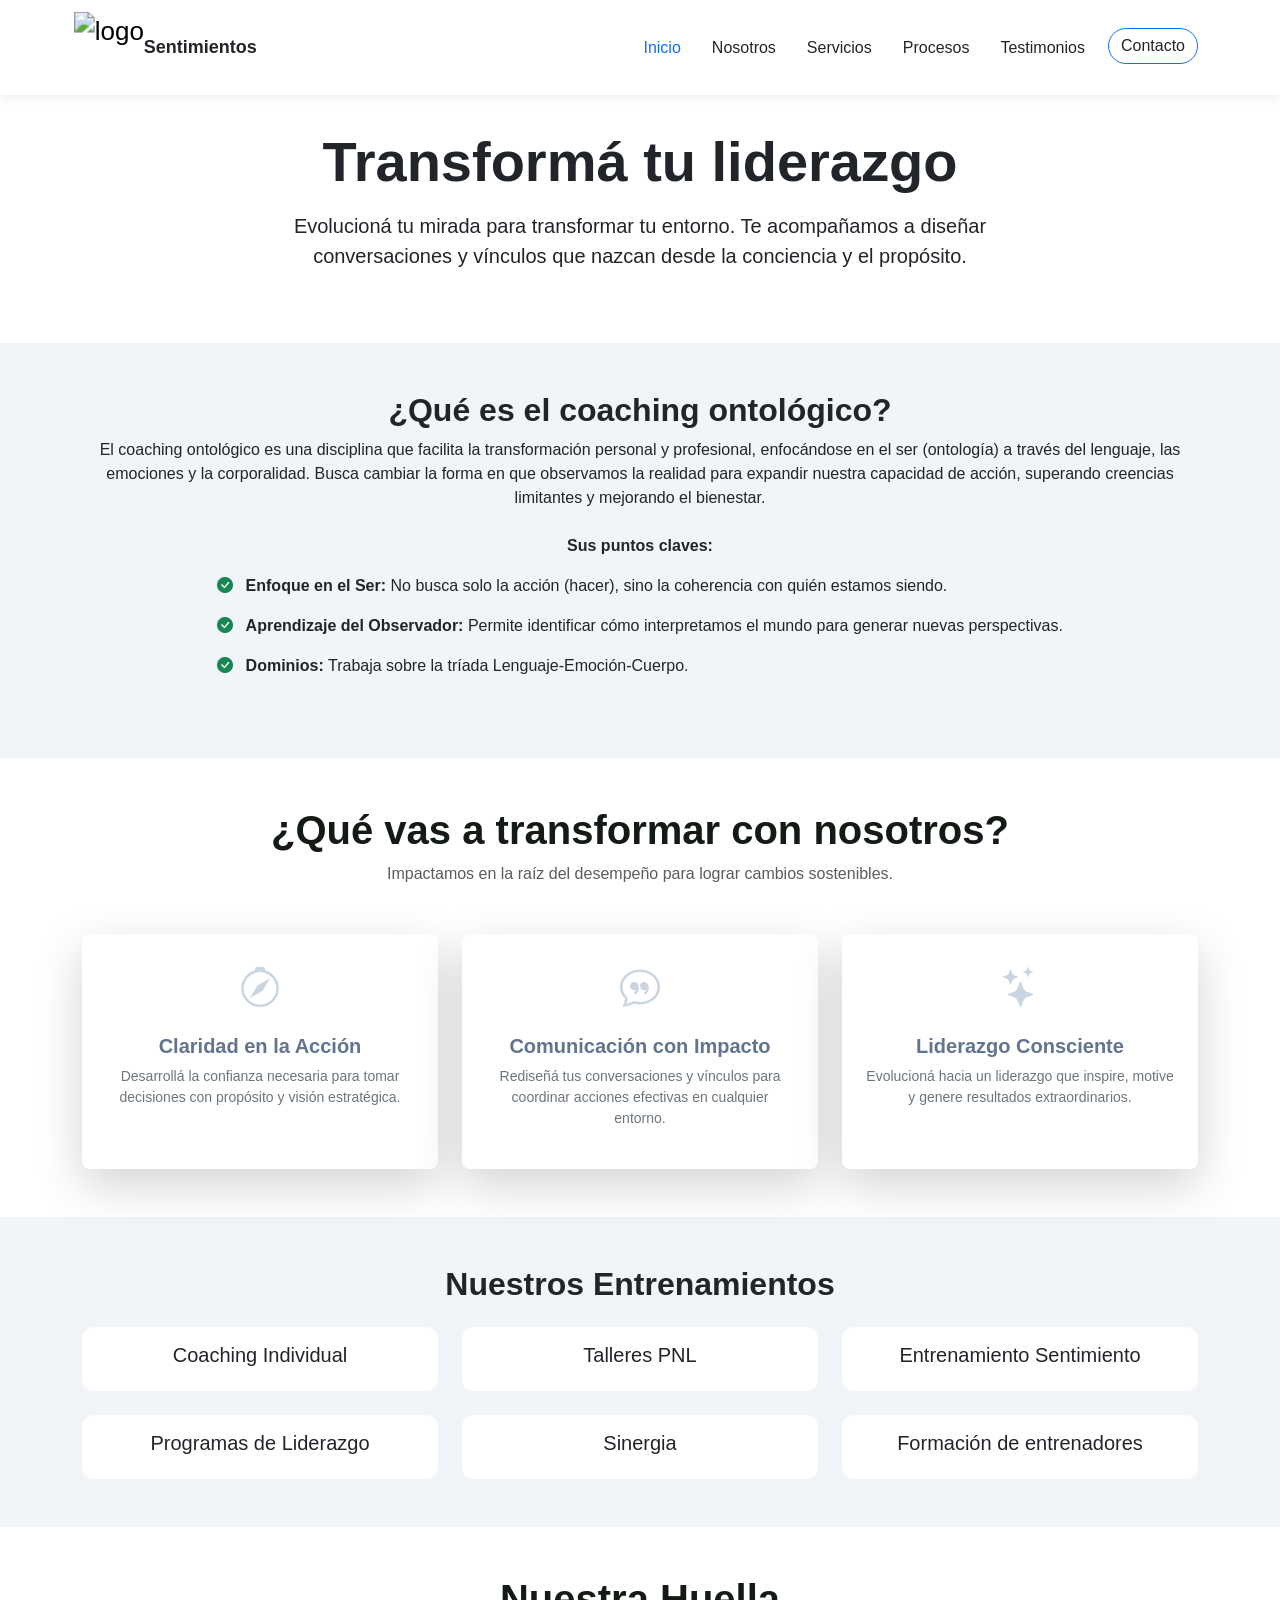
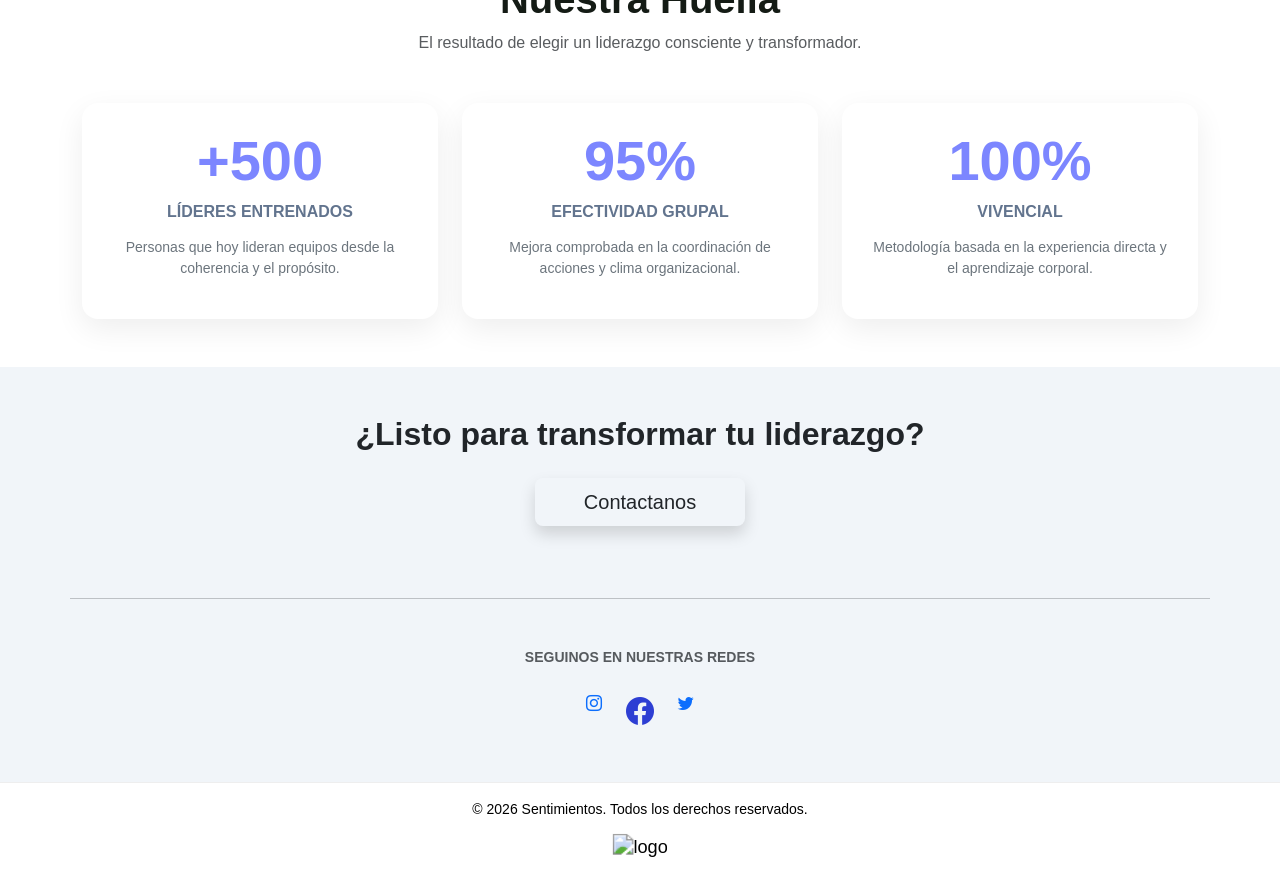
==== commit 0711463a: "final-sin-saas" ====
--- a/index.html
+++ b/index.html
@@ -13,7 +13,7 @@
     <link href="https://cdn.jsdelivr.net/npm/bootstrap@5.3.0/dist/css/bootstrap.min.css" rel="stylesheet">
     <link href="https://cdn.jsdelivr.net/npm/bootstrap-icons/font/bootstrap-icons.css" rel="stylesheet">
     <!-- CSS propio -->
-    <link rel="stylesheet" href="css/styles.css">
+    <link rel="stylesheet" href="css/style.css">
     <link rel="stylesheet" href="css/cardstyle.css">
 </head>
 
@@ -281,4 +281,4 @@
 <script src="https://cdn.jsdelivr.net/npm/bootstrap@5.3.0/dist/js/bootstrap.bundle.min.js"></script>
 
 </body>
-</html>
+</html>
--- a/css/style.css
+++ b/css/style.css
@@ -0,0 +1,260 @@
+/* =========================
+   RESET / BASE
+========================= */
+body {
+    font-family: 'Poppins', sans-serif;
+    color: #212529;
+    padding-top: 80px; /* por navbar fixed */
+    background-color: #F1F5F9;
+}
+
+/* =========================
+   TIPOGRAFÍA
+========================= */
+h1, h2, h3, h4 {
+    font-weight: 600;
+}
+
+/* =========================
+   NAVBAR
+========================= */
+.custom-navbar {
+    padding: 15px 0;
+    background-color: #ffffff;
+    box-shadow: 0 2px 10px rgba(0,0,0,0.08);
+}
+
+/* LOGO */
+.logo {
+    height: 55px;
+    transform: scale(1.3);
+}
+
+/* TEXTO MARCA */
+.brand-text {
+    font-weight: 600;
+    font-size: 18px;
+    margin-left: 8px;
+    color: #212529;
+}
+
+/* NAV LINKS */
+.nav-link {
+    color: #212529 !important;
+    font-weight: 500;
+    margin-left: 15px;
+    transition: 0.3s;
+}
+
+.nav-link:hover {
+    color: #0d6efd !important;
+}
+
+.nav-link.active {
+    color: #0d6efd !important;
+}
+
+/* BOTÓN CONTACTO */
+.btn-contacto {
+    border: 1px solid #0d6efd;
+    border-radius: 20px;
+    padding: 5px 12px !important;
+}
+
+.btn-contacto:hover {
+    background-color: #0d6efd;
+    color: white !important;
+}
+
+/* =========================
+   SECCIONES
+========================= */
+section {
+    padding: 60px 0;
+}
+
+section.bg-light {
+    background-color: #f8f9fa !important;
+}
+
+/* =========================
+   BOTONES
+========================= */
+.btn-primary {
+    background-color: #0d6efd;
+    border: none;
+    transition: all 0.3s ease;
+}
+
+.btn-primary:hover {
+    background-color: #0b5ed7;
+    transform: scale(1.05);
+}
+
+/* =========================
+   CARDS
+========================= */
+.card {
+    border: none;
+    border-radius: 12px;
+    transition: all 0.3s ease;
+}
+
+.card:hover {
+    transform: translateY(-8px);
+    box-shadow: 0 10px 25px rgba(0,0,0,0.15);
+}
+
+/* =========================
+   TIMELINE (PROCESOS)
+========================= */
+.timeline {
+    position: relative;
+    max-width: 900px;
+    margin: auto;
+}
+
+.timeline::after {
+    content: '';
+    position: absolute;
+    width: 4px;
+    background-color: #0d6efd;
+    top: 0;
+    bottom: 0;
+    left: 50%;
+    margin-left: -2px;
+}
+
+.timeline-item {
+    padding: 20px;
+    position: relative;
+    width: 50%;
+}
+
+.timeline-item.left {
+    left: 0;
+}
+
+.timeline-item.right {
+    left: 50%;
+}
+
+.timeline-content {
+    background: #ffffff;
+    padding: 20px;
+    border-radius: 10px;
+    position: relative;
+    box-shadow: 0 5px 15px rgba(0,0,0,0.1);
+    transition: transform 0.3s ease;
+}
+
+.timeline-content:hover {
+    transform: scale(1.03);
+}
+
+.timeline-item::before {
+    content: "";
+    position: absolute;
+    top: 20px;
+    width: 20px;
+    height: 20px;
+    background: #0d6efd;
+    border-radius: 50%;
+    z-index: 1;
+}
+
+.timeline-item.left::before {
+    right: -10px;
+}
+
+.timeline-item.right::before {
+    left: -10px;
+}
+
+/*==========================
+Titulos - Testimonios
+==========================*/
+
+.testimonios{
+    text-align: center;
+    font-weight: 700;
+    margin-bottom: 40px;
+    position: relative;
+}
+.testimonios::after {
+    content: "";
+    display: block;
+    width: 60px;
+    height: 4px;
+    margin: 10px auto 0;
+    color: #0d6efd; /* azul bootstrap */
+    border-radius: 2px;
+}
+
+/* ========================= 
+Redes Sociales
+========================= */
+
+.instagram-link {
+    font-size: 28px;
+    color: #E1306C; /* color instagram */
+    transition: transform 0.3s ease, opacity 0.3s ease;
+}
+
+.instagram-link:hover {
+    transform: scale(1.2);
+    opacity: 0.8;
+}
+
+
+.facebook {
+    font-size: 28px;
+    color: #2d3ed3; /* color instagram */
+    transition: transform 0.3s ease, opacity 0.3s ease;
+}
+
+.facebook:hover {
+    transform: scale(1.2);
+    opacity: 0.8;
+}
+
+.twitter-link {
+    font-size: 28px;
+    color: #02051f; /* color instagram */
+    transition: transform 0.3s ease, opacity 0.3s ease;
+}
+
+.twitter-link:hover {
+    transform: scale(1.2);
+    opacity: 0.8;
+}
+/* ========================= 
+   FOOTER
+========================= */
+footer {
+    font-size: 14px;
+    border-top: 1px solid #eee;
+}
+
+/* =========================
+   RESPONSIVE
+========================= */
+@media (max-width: 768px) {
+    .timeline::after {
+        left: 10px;
+    }
+
+    .timeline-item {
+        width: 100%;
+        padding-left: 40px;
+    }
+
+    .timeline-item.right {
+        left: 0;
+    }
+
+    .timeline-item.left::before,
+    .timeline-item.right::before {
+        left: 0;
+    }
+}
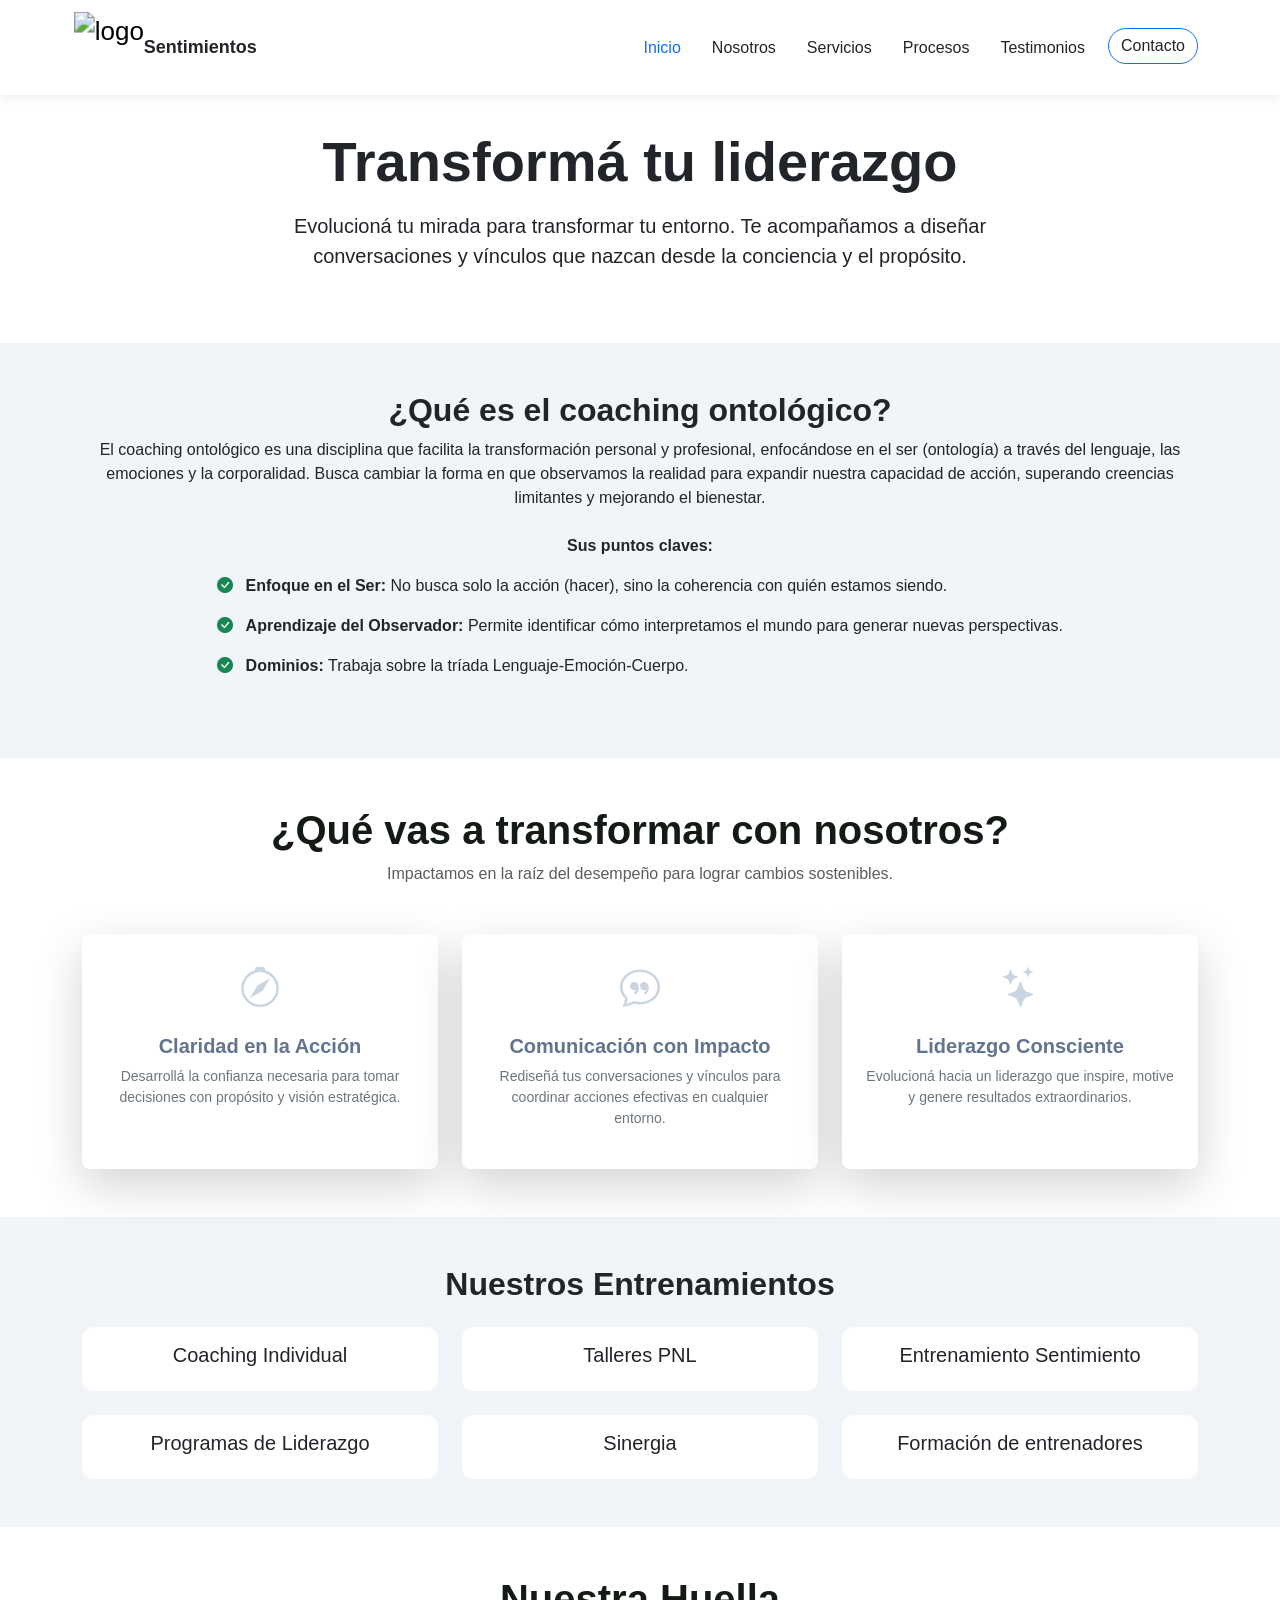
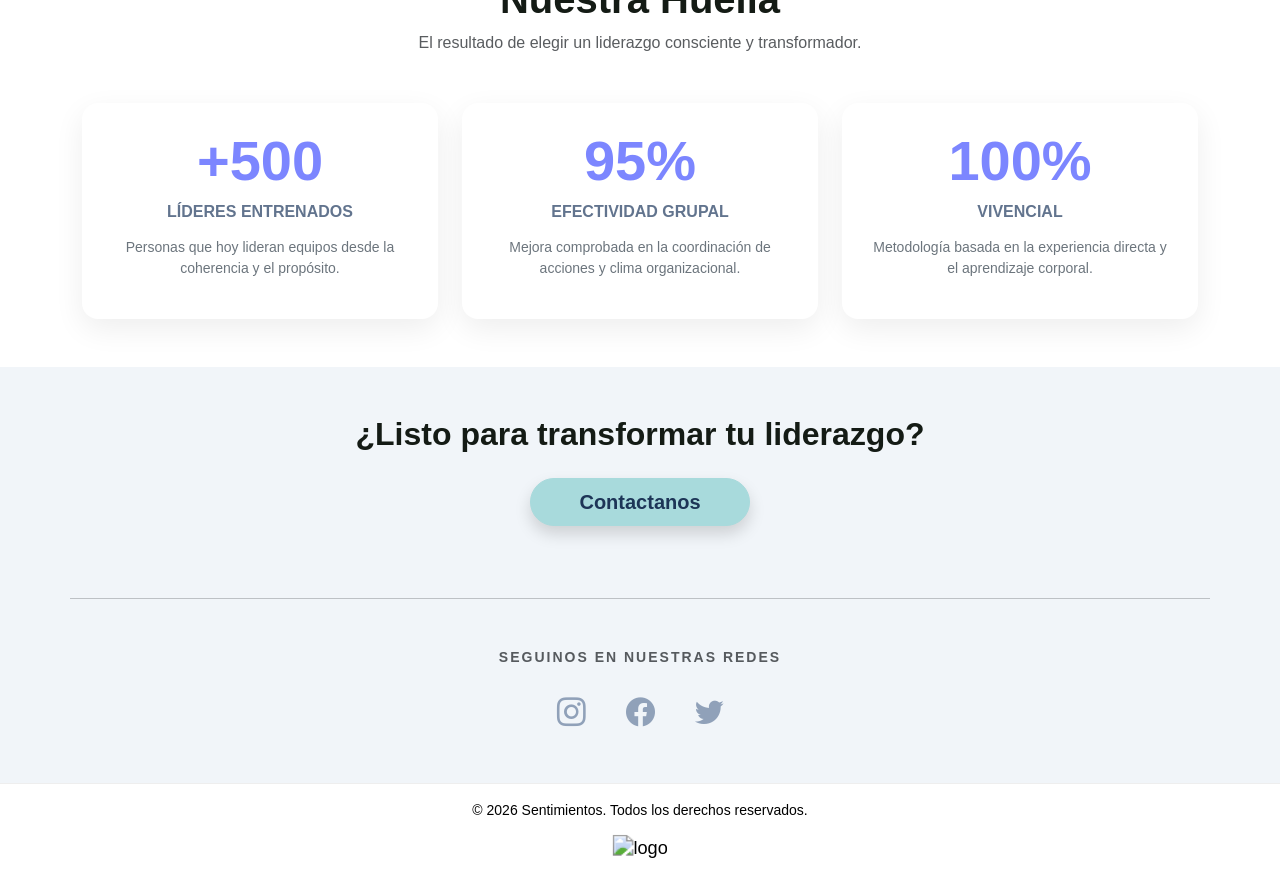
==== commit 85c4ad88: "actualizacion completa sin SAS" ====
--- a/index.html
+++ b/index.html
@@ -13,7 +13,7 @@
     <link href="https://cdn.jsdelivr.net/npm/bootstrap@5.3.0/dist/css/bootstrap.min.css" rel="stylesheet">
     <link href="https://cdn.jsdelivr.net/npm/bootstrap-icons/font/bootstrap-icons.css" rel="stylesheet">
     <!-- CSS propio -->
-    <link rel="stylesheet" href="css/style.css">
+    <link rel="stylesheet" href="css/styles.css">
     <link rel="stylesheet" href="css/cardstyle.css">
 </head>
 
--- a/css/styles.css
+++ b/css/styles.css
@@ -0,0 +1,250 @@
+/* =========================
+   1. RESET / BASE
+========================= */
+body {
+    font-family: 'Poppins', sans-serif;
+    color: #212529;
+    padding-top: 80px; /* Espacio para navbar fixed */
+    background-color: #F1F5F9;
+}
+
+h1, h2, h3, h4 {
+    font-weight: 600;
+}
+
+.icon-box { 
+    color: #F4A8FF; 
+    font-size: 1.5rem; 
+}
+
+/* =========================
+   2. NAVBAR & NAVEGACIÓN
+========================= */
+.custom-navbar {
+    padding: 15px 0;
+    background-color: #ffffff;
+    box-shadow: 0 2px 10px rgba(0,0,0,0.08);
+}
+
+.logo {
+    height: 55px;
+    transform: scale(1.3);
+}
+
+.brand-text {
+    font-weight: 600;
+    font-size: 18px;
+    margin-left: 8px;
+    color: #212529;
+}
+
+.nav-link {
+    color: #212529 !important;
+    font-weight: 500;
+    margin-left: 15px;
+    transition: 0.3s;
+}
+
+.nav-link:hover, 
+.nav-link.active {
+    color: #0d6efd !important;
+}
+
+/* =========================
+   3. BOTONES
+========================= */
+/* Botón Contacto (Navbar) */
+.btn-contacto {
+    border: 1px solid #0d6efd;
+    border-radius: 20px;
+    padding: 5px 12px !important;
+    transition: 0.3s ease;
+}
+
+.btn-contacto:hover {
+    background-color: #0d6efd;
+    color: white !important;
+}
+
+/* Botón Hero (Estilo Pastel) */
+.btn-hero {
+    background-color: #a8dadc;
+    border-color: #a8dadc;
+    color: #1d3557; 
+    font-weight: 600;
+    border-radius: 50px;
+    transition: all 0.3s ease-in-out;
+}
+
+.btn-hero:hover {
+    background-color: #90c9cb;
+    border-color: #90c9cb;
+    transform: translateY(-3px);
+    box-shadow: 0 8px 20px rgba(29, 53, 87, 0.15) !important;
+}
+
+/* Botón Primario Bootstrap */
+.btn-primary {
+    background-color: #0d6efd;
+    border: none;
+    transition: all 0.3s ease;
+}
+
+.btn-primary:hover {
+    background-color: #0b5ed7;
+    transform: scale(1.05);
+}
+
+/* =========================
+   4. ESTRUCTURA Y SECCIONES
+========================= */
+section {
+    padding: 60px 0;
+}
+
+section.bg-light {
+    background-color: #f8f9fa !important;
+}
+
+.hero-section { 
+    background-color: #f8f9fa; 
+}
+
+.cta-title {
+    color: #141b15;
+}
+
+.tracking-wider {
+    letter-spacing: 2px;
+}
+
+/* =========================
+   5. COMPONENTES (CARDS & TIMELINE)
+========================= */
+/* Cards Generales */
+.card {
+    border: none;
+    border-radius: 12px;
+    transition: all 0.3s ease;
+}
+
+.card:hover {
+    transform: translateY(-8px);
+    box-shadow: 0 10px 25px rgba(0,0,0,0.15);
+}
+
+/* Títulos con decorado */
+.testimonios {
+    text-align: center;
+    font-weight: 700;
+    margin-bottom: 40px;
+    position: relative;
+}
+
+.testimonios::after {
+    content: "";
+    display: block;
+    width: 60px;
+    height: 4px;
+    margin: 10px auto 0;
+    background-color: #0d6efd; 
+    border-radius: 2px;
+}
+
+/* Timeline */
+.timeline {
+    position: relative;
+    max-width: 900px;
+    margin: auto;
+}
+
+.timeline::after {
+    content: '';
+    position: absolute;
+    width: 4px;
+    background-color: #0d6efd;
+    top: 0; bottom: 0; left: 50%;
+    margin-left: -2px;
+}
+
+.timeline-item {
+    padding: 20px;
+    position: relative;
+    width: 50%;
+}
+
+.timeline-item.left { left: 0; }
+.timeline-item.right { left: 50%; }
+
+.timeline-content {
+    background: #ffffff;
+    padding: 20px;
+    border-radius: 10px;
+    position: relative;
+    box-shadow: 0 5px 15px rgba(0,0,0,0.1);
+    transition: transform 0.3s ease;
+}
+
+.timeline-content:hover {
+    transform: scale(1.03);
+}
+
+.timeline-item::before {
+    content: "";
+    position: absolute;
+    top: 20px;
+    width: 20px;
+    height: 20px;
+    background: #0d6efd;
+    border-radius: 50%;
+    z-index: 1;
+}
+
+.timeline-item.left::before { right: -10px; }
+.timeline-item.right::before { left: -10px; }
+
+/* =========================
+   6. REDES SOCIALES Y FOOTER
+========================= */
+.social-icons-container {
+    display: flex;
+    justify-content: center;
+    gap: 2.5rem !important;
+}
+
+.social-link {
+    font-size: 1.8rem;
+    color: #90A1B9;
+    transition: all 0.3s ease;
+    text-decoration: none;
+}
+
+.social-link:hover {
+    transform: scale(1.2);
+}
+
+/* Colores de marca en hover */
+.instagram-link:hover { color: #E1306C; }
+.facebook:hover { color: #2d3ed3; }
+.twitter-link:hover { color: #02051f; }
+
+footer {
+    padding: 30px 0;
+    font-size: 14px;
+    border-top: 1px solid #eee;
+    background-color: #ffffff;
+}
+
+/* =========================
+   7. RESPONSIVE
+========================= */
+@media (max-width: 768px) {
+    .timeline::after { left: 10px; }
+    .timeline-item {
+        width: 100%;
+        padding-left: 40px;
+    }
+    .timeline-item.right { left: 0; }
+    .timeline-item.left::before,
+    .timeline-item.right::before { left: 0; }
+}
